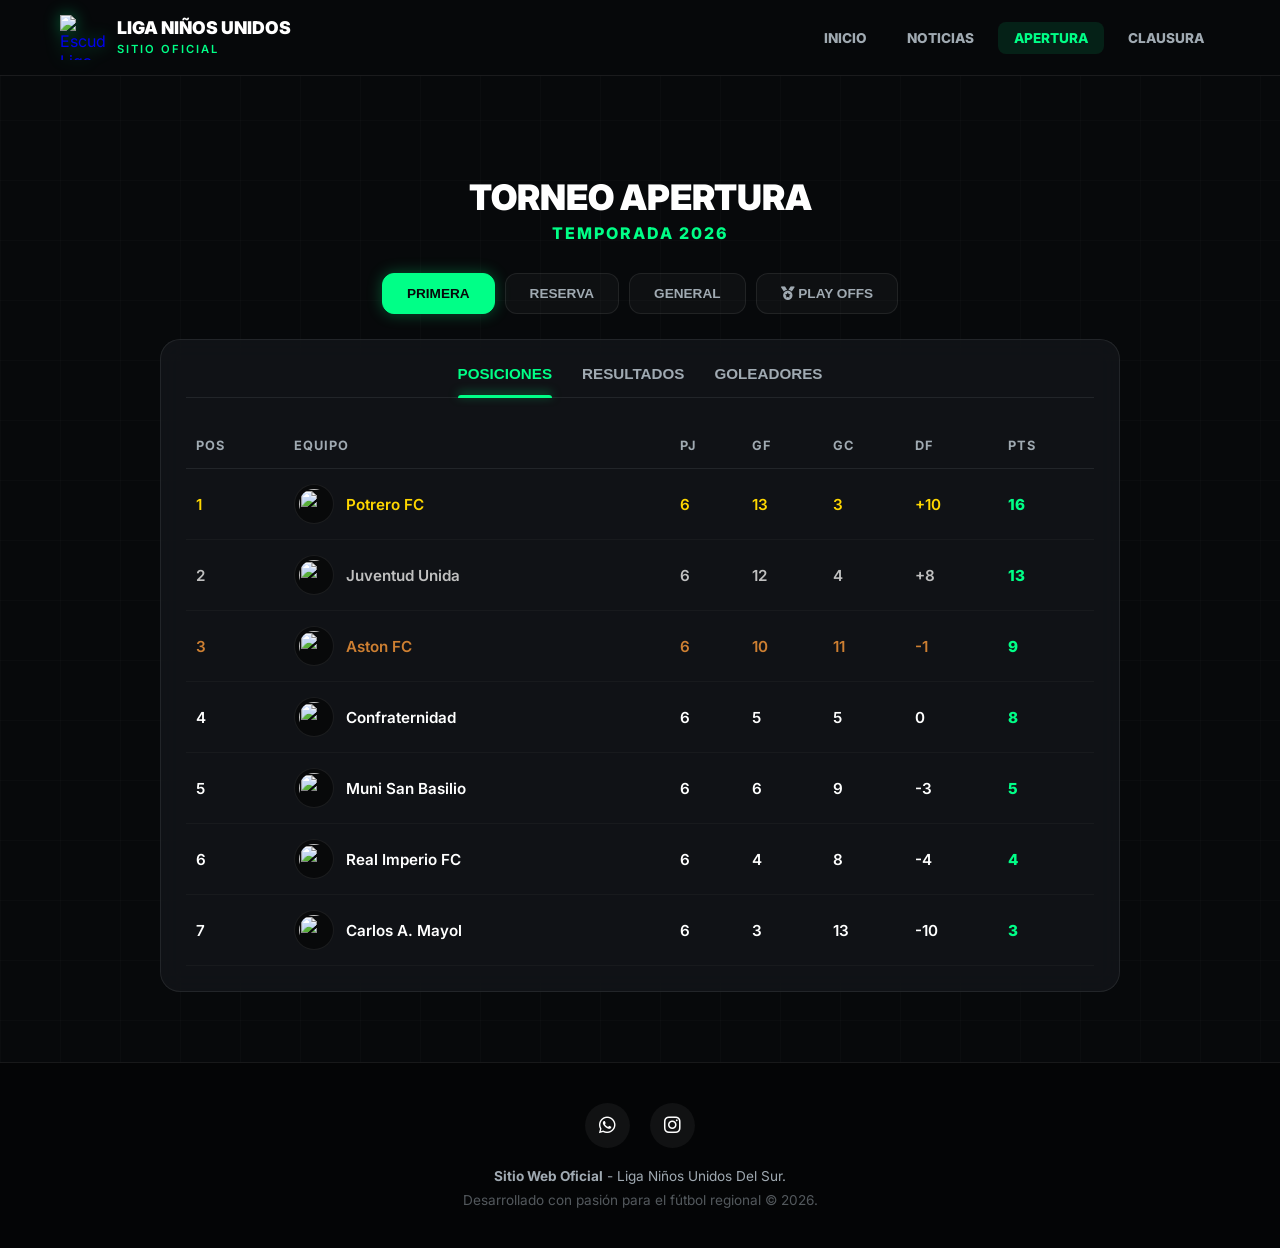
==== apertura.html @ 047bc676 "Add files via upload" ====
<!DOCTYPE html>
<html lang="es">
<head>
    <script async src="https://www.googletagmanager.com/gtag/js?id=G-DZQGH42WP8"></script>
<script>
  window.dataLayer = window.dataLayer || [];
  function gtag(){dataLayer.push(arguments);}
  gtag('js', new Date());

  gtag('config', 'G-DZQGH42WP8');
</script>
    <meta charset="UTF-8">
    <meta name="viewport" content="width=device-width, initial-scale=1.0">
    <title>Liga Niños Unidos Del Sur | Torneo Apertura</title>
    <link rel="icon" type="image/png" href="https://i.postimg.cc/mkqpYh73/Logo-Liga.png">
    
    <link href="https://fonts.googleapis.com/css2?family=Inter:wght@300;400;600;800;900&display=swap" rel="stylesheet">
    <link rel="stylesheet" href="https://cdnjs.cloudflare.com/ajax/libs/font-awesome/6.4.0/css/all.min.css">
    
    <style>
        /* === VARIABLES PREMIUM === */
        :root {
            --bg-base: #07090b;
            --bg-card: rgba(20, 24, 28, 0.7);
            --primary-neon: #00ff87;
            --primary-dark: #00cc6a;
            --text-main: #ffffff;
            --text-muted: #a0aab2;
            --border-glass: rgba(255, 255, 255, 0.08);
            --gold-1: #FFD700;
            --gold-2: #C0C0C0; 
            --gold-3: #CD7F32; 
        }

        * { margin: 0; padding: 0; box-sizing: border-box; }

        body {
            font-family: 'Inter', sans-serif;
            background-color: var(--bg-base);
            color: var(--text-main);
            overflow-x: hidden;
            background-image: linear-gradient(rgba(255, 255, 255, 0.015) 1px, transparent 1px),
            linear-gradient(90deg, rgba(255, 255, 255, 0.015) 1px, transparent 1px);
            background-size: 60px 60px;
            display: flex;
            flex-direction: column;
            min-height: 100vh;
        }

        /* === HEADER STICKY (NUEVO) === */
        header {
            position: sticky; 
            top: 0; 
            left: 0; 
            width: 100%;
            background: rgba(7, 9, 11, 0.95); /* Menos transparente para no pisar el texto al bajar */
            backdrop-filter: blur(16px);
            -webkit-backdrop-filter: blur(16px);
            border-bottom: 1px solid var(--border-glass);
            z-index: 1000;
            padding: 15px 0;
            transition: all 0.4s ease;
        }

        .header-container {
            max-width: 1200px; margin: 0 auto; display: flex;
            align-items: center; justify-content: space-between; padding: 0 20px;
        }

        .brand { display: flex; align-items: center; gap: 12px; text-decoration: none; }
        .brand img { width: 45px; height: 45px; object-fit: contain; filter: drop-shadow(0 0 8px rgba(0, 255, 135, 0.4)); }
        .brand-text h1 { font-size: 1.1rem; font-weight: 900; color: var(--text-main); text-transform: uppercase; line-height: 1.1; }
        .brand-text span { font-size: 0.7rem; color: var(--primary-neon); font-weight: 600; letter-spacing: 2px; text-transform: uppercase; }

        /* MENÚ SIN MOVIMIENTO */
        nav { 
            display: flex; 
            gap: 8px; 
            flex-wrap: wrap; /* Permite que bajen de linea sin hacer scroll */
            justify-content: center;
        }
        .nav-link {
            text-decoration: none; color: var(--text-muted); padding: 8px 16px;
            border-radius: 8px; font-size: 0.85rem; font-weight: 800;
            text-transform: uppercase; transition: all 0.3s ease; white-space: nowrap;
        }
        .nav-link:hover { color: var(--text-main); background: rgba(255,255,255,0.05); }
        .nav-link.active { color: var(--primary-neon); background: rgba(0, 255, 135, 0.1); }

        /* === MAIN CONTENT === */
        main { flex: 1; width: 100%; max-width: 1000px; margin: 100px auto 40px auto; padding: 0 20px; }

        .section-header { margin-bottom: 30px; text-align: center; animation: fadeIn 0.5s ease-out; }
        .section-title { font-size: 2.2rem; font-weight: 900; text-transform: uppercase; color: var(--text-main); margin-bottom: 5px; }
        .section-subtitle { color: var(--primary-neon); font-size: 1rem; font-weight: 800; letter-spacing: 2px; text-transform: uppercase;}

        @keyframes fadeIn { from { opacity: 0; transform: translateY(15px); } to { opacity: 1; transform: translateY(0); } }

        /* === TABS PRINCIPALES === */
        .tabs {
            display: flex; gap: 10px; margin-bottom: 25px; justify-content: center; flex-wrap: wrap;
        }
        .tab-btn {
            background: rgba(255,255,255,0.03); border: 1px solid var(--border-glass); color: var(--text-muted); 
            padding: 12px 24px; border-radius: 12px; cursor: pointer; transition: 0.3s; 
            font-weight: 800; text-transform: uppercase; font-size: 0.85rem; white-space: nowrap;
        }
        .tab-btn:hover { background: rgba(255,255,255,0.08); color: var(--text-main); }
        .tab-btn.active {
            background: var(--primary-neon); color: var(--bg-base);
            border-color: var(--primary-neon); box-shadow: 0 0 15px rgba(0, 255, 135, 0.3);
        }

        .container { display: none; animation: fadeIn 0.4s ease; }
        .active-container { display: block; }

        /* === CARD CONTENEDORA === */
        .card { background: var(--bg-card); backdrop-filter: blur(12px); border: 1px solid var(--border-glass); border-radius: 20px; padding: 25px; margin-bottom: 30px; }

        /* === SUB TABS (Posiciones, Resultados, Goles) === */
        .sub-tabs { display: flex; gap: 30px; margin-bottom: 25px; justify-content: center; border-bottom: 1px solid var(--border-glass); padding-bottom: 15px; }
        .sub-tab-btn {
            background: none; border: none; color: var(--text-muted);
            font-weight: 800; font-size: 0.95rem; cursor: pointer; transition: 0.3s; position: relative; text-transform: uppercase;
        }
        .sub-tab-btn:hover { color: var(--text-main); }
        .sub-tab-btn.active { color: var(--primary-neon); }
        .sub-tab-btn.active::after {
            content: ''; position: absolute; bottom: -16px; left: 0; width: 100%; height: 3px;
            background: var(--primary-neon); border-radius: 3px 3px 0 0;
            box-shadow: 0 -2px 10px rgba(0,255,135,0.5);
        }

        .sub-content { display: none; animation: fadeIn 0.3s ease; }
        .active-sub-content { display: block; }

        /* === TABLAS DE POSICIONES === */
        .table-responsive { width: 100%; overflow-x: auto; -webkit-overflow-scrolling: touch; }
        table { width: 100%; border-collapse: collapse; text-align: left; }
        th { font-size: 0.8rem; color: var(--text-muted); padding: 15px 10px; text-transform: uppercase; letter-spacing: 1px; border-bottom: 1px solid var(--border-glass); }
        td { padding: 15px 10px; border-bottom: 1px solid rgba(255,255,255,0.03); font-size: 0.95rem; transition: background 0.2s; font-weight: 600; }
        tbody tr:hover td { background: rgba(255,255,255,0.05); }
        
        tr.pos-1 { color: var(--gold-1); }
        tr.pos-2 { color: var(--gold-2); }
        tr.pos-3 { color: var(--gold-3); }
        
        .team-cell { display: flex; align-items: center; gap: 12px; }
        .team-img { width: 40px; height: 40px; border-radius: 50%; background: rgba(0,0,0,0.5); object-fit: contain; padding: 4px; border: 1px solid var(--border-glass); }

        .toggle-cols-btn {
            background: rgba(255,255,255,0.05); border: 1px solid var(--border-glass);
            color: var(--text-main); padding: 8px 16px; border-radius: 8px;
            font-size: 0.8rem; cursor: pointer; display: none; margin-bottom: 15px; transition: 0.3s; font-weight: 700;
        }
        .toggle-cols-btn.active { background: rgba(0, 255, 135, 0.1); border-color: var(--primary-neon); color: var(--primary-neon); }

        /* === FIXTURE Y RESULTADOS === */
        .fechas-selector { display: flex; gap: 10px; overflow-x: auto; padding-bottom: 15px; margin-bottom: 20px; scrollbar-width: none; }
        .fechas-selector::-webkit-scrollbar { display: none; }
        .fecha-btn {
            background: rgba(255,255,255,0.03); border: 1px solid var(--border-glass);
            color: var(--text-muted); padding: 10px 20px; border-radius: 10px;
            cursor: pointer; transition: 0.3s; font-size: 0.85rem; white-space: nowrap; font-weight: 800;
        }
        .fecha-btn.active { background: var(--primary-neon); color: var(--bg-base); border-color: var(--primary-neon); }

        .partido-card {
            background: rgba(0,0,0,0.4); border: 1px solid var(--border-glass);
            border-radius: 16px; padding: 20px; margin-bottom: 15px;
            transition: transform 0.2s, border-color 0.2s;
        }
        .partido-card:hover { transform: translateY(-3px); border-color: rgba(0,255,135,0.3); }
        
        .equipos-container { display: flex; justify-content: space-between; align-items: center; }
        .equipo-lado { display: flex; align-items: center; gap: 15px; width: 40%; }
        .equipo-lado.visitante { flex-direction: row-reverse; text-align: right; }
        .equipo-lado img { width: 50px; height: 50px; object-fit: contain; filter: drop-shadow(0 2px 5px rgba(0,0,0,0.5)); }
        .equipo-lado span { font-size: 1.1rem; font-weight: 800; }
        
        .marcador {
            display: flex; gap: 10px; align-items: center; justify-content: center; width: 20%;
            font-size: 1.6rem; font-weight: 900; color: var(--text-main);
        }
        .marcador span { background: rgba(255,255,255,0.08); padding: 8px 16px; border-radius: 8px; border: 1px solid rgba(255,255,255,0.1); }
        .libre-tag { font-size: 0.9rem; color: var(--text-muted); margin-top: 20px; text-align: center; display: block; background: rgba(255,255,255,0.02); padding: 12px; border-radius: 12px; border: 1px dashed var(--border-glass);}

        /* === GOLEADORES === */
        .goleadores-list { display: flex; flex-direction: column; gap: 12px; }
        .goleador-item { 
            display: flex; align-items: center; justify-content: space-between; 
            padding: 15px 20px; background: rgba(0,0,0,0.3); border-radius: 16px; 
            border: 1px solid var(--border-glass); transition: 0.3s;
        }
        .goleador-item:hover { border-color: var(--primary-neon); background: rgba(0,255,135,0.05); transform: translateX(5px); }
        .goleador-info { display: flex; align-items: center; gap: 15px; }
        .goleador-foto { width: 50px; height: 50px; border-radius: 50%; object-fit: contain; background: rgba(255,255,255,0.05); padding: 4px; border: 1px solid var(--border-glass); }
        .goleador-texto { display: flex; flex-direction: column; }
        .goleador-nombre { font-size: 1.1rem; font-weight: 800; color: var(--text-main); }
        .goleador-equipo { font-size: 0.85rem; color: var(--text-muted); font-weight: 700; margin-top: 2px;}
        .goles-badge { 
            background: rgba(0, 255, 135, 0.1); color: var(--primary-neon); 
            padding: 8px 16px; border-radius: 10px; font-weight: 900; font-size: 1.1rem;
            border: 1px solid rgba(0, 255, 135, 0.3); display: flex; align-items: center; gap: 8px;
        }

        /* === PLAYOFFS === */
        .bracket-stage-title { font-size: 1.1rem; text-transform: uppercase; font-weight: 900; color: var(--text-main); margin-bottom: 20px; letter-spacing: 1px; display: flex; align-items: center; gap: 10px; }
        .bracket-stage-title::before { content: ''; width: 6px; height: 24px; background: var(--primary-neon); border-radius: 4px; display: block; box-shadow: 0 0 10px var(--primary-neon);}
        
        .playoff-grid { display: grid; grid-template-columns: repeat(auto-fit, minmax(300px, 1fr)); gap: 20px; }
        
        .playoff-match-card {
            background: rgba(0,0,0,0.4); border: 1px solid var(--border-glass);
            border-radius: 16px; padding: 20px; display: flex; flex-direction: column; gap: 15px; transition: 0.3s;
        }
        .playoff-match-card:hover { border-color: rgba(0,255,135,0.4); box-shadow: 0 10px 20px rgba(0,255,135,0.05); }
        
        .playoff-match-info { font-size: 0.8rem; color: var(--text-muted); font-weight: 800; display: flex; justify-content: space-between; align-items: center; border-bottom: 1px solid var(--border-glass); padding-bottom: 10px;}
        .playoff-headers { display: flex; gap: 8px; justify-content: flex-end; width: auto; }
        .hdr-box { width: 30px; text-align: center; font-size: 0.7rem; color: rgba(255,255,255,0.5); font-weight: 800; letter-spacing: 1px; }
        .hdr-box.glo { color: var(--primary-neon); }

        .playoff-team-row { display: flex; justify-content: space-between; align-items: center; padding: 6px 0; border-bottom: 1px dashed rgba(255,255,255,0.05);}
        .playoff-team-row:last-child { border-bottom: none; }
        .playoff-team-meta { display: flex; align-items: center; gap: 15px; flex: 1; min-width: 0; }
        .playoff-team-meta img { width: 35px; height: 35px; object-fit: contain; }
        .playoff-team-meta span { font-size: 1rem; font-weight: 800; overflow: hidden; text-overflow: ellipsis; white-space: nowrap; }
        
        .playoff-scores-container { display: flex; gap: 8px; align-items: center; margin-left: 10px; }
        .score-box {
            background: rgba(255,255,255,0.05); width: 32px; height: 32px; display: flex; align-items: center;
            justify-content: center; font-size: 0.95rem; font-weight: 800; border-radius: 8px; border: 1px solid rgba(255,255,255,0.05);
        }
        .score-box.global-score { background: rgba(0, 255, 135, 0.1); color: var(--primary-neon); border-color: var(--primary-neon); box-shadow: 0 0 10px rgba(0, 255, 135, 0.2);}

        /* === FOOTER === */
        footer { background: #040506; border-top: 1px solid var(--border-glass); padding: 40px 20px; text-align: center; margin-top: auto; }
        .social-links { display: flex; justify-content: center; gap: 20px; margin-bottom: 20px; }
        .social-link { width: 45px; height: 45px; border-radius: 50%; background: rgba(255,255,255,0.05); display: flex; align-items: center; justify-content: center; color: var(--text-main); font-size: 1.2rem; text-decoration: none; transition: all 0.3s ease; }
        .social-link:hover { background: var(--primary-neon); color: var(--bg-base); transform: translateY(-3px); box-shadow: 0 5px 15px rgba(0, 255, 135, 0.3); }
        .footer-text { font-size: 0.85rem; color: var(--text-muted); }

        /* === MODAL DE EQUIPOS (FICHA) === */
        .modal-overlay {
            position: fixed; top: 0; left: 0; width: 100%; height: 100%;
            background: rgba(0, 0, 0, 0.85); display: none; justify-content: center;
            align-items: center; z-index: 2000; backdrop-filter: blur(8px); padding: 20px;
        }
        .modal-content {
            background: var(--bg-base); border: 1px solid var(--border-glass); border-radius: 24px;
            max-width: 400px; width: 100%; position: relative; padding: 30px; text-align: center;
            box-shadow: 0 20px 50px rgba(0, 255, 135, 0.15); border-top: 4px solid var(--primary-neon);
            animation: slideUp 0.4s ease;
        }
        @keyframes slideUp { from { transform: translateY(40px); opacity: 0; } to { transform: translateY(0); opacity: 1; } }
        .modal-close {
            position: absolute; top: 15px; right: 15px; background: rgba(255,255,255,0.05); color: white;
            border: 1px solid var(--border-glass); border-radius: 50%; width: 36px; height: 36px;
            font-size: 1.2rem; display: flex; align-items: center; justify-content: center; cursor: pointer; transition: 0.3s;
        }
        .modal-close:hover { background: var(--primary-neon); color: var(--bg-base); border-color: var(--primary-neon); }

        /* =========================================
           MEDIA QUERIES - OPTIMIZACIÓN CELULARES (PREMIUM)
           ========================================= */
        @media (max-width: 900px) {
            .header-container { flex-direction: column; gap: 12px; padding: 12px 10px; }
            nav { padding-bottom: 5px; }
        }

        @media (max-width: 600px) {
            main { padding: 0 10px; margin-top: 110px; }
            .section-title { font-size: 1.8rem; }
            
            /* Tabs principales */
            .tabs { gap: 8px; margin-bottom: 20px; justify-content: space-between;}
            .tab-btn { font-size: 0.8rem; padding: 12px 10px; width: 48%; text-align: center; }
            
            /* Sub Tabs transformados a Botones Reales en celular */
            .sub-tabs { gap: 10px; margin-bottom: 25px; flex-wrap: wrap; justify-content: space-between; border-bottom: none; padding-bottom: 0;}
            .sub-tab-btn { 
                font-size: 0.85rem; 
                padding: 10px 5px; 
                background: rgba(255,255,255,0.03); 
                border: 1px solid var(--border-glass);
                border-radius: 10px; 
                flex-grow: 1; 
                text-align: center;
            }
            .sub-tab-btn.active::after { display: none; } /* Ocultamos la rayita vieja */
            .sub-tab-btn.active { background: var(--primary-neon); color: var(--bg-base); border-color: var(--primary-neon); }

            /* Tarjetas */
            .card { padding: 20px 12px; border-radius: 20px; margin-bottom: 30px; }
            
            /* Tabla Móvil Perfecta */
            .hide-mobile { display: none; }
            .toggle-cols-btn { display: inline-flex; align-items: center; gap: 6px; padding: 8px 14px; font-size: 0.8rem; margin-bottom: 15px; }
            table.show-full .hide-mobile { display: table-cell; }
            table.show-full { min-width: 480px; }
            
            th { padding: 12px 2px; font-size: 0.7rem; text-align: center; }
            th:nth-child(2) { text-align: left; padding-left: 10px;} /* Nombre equipo izq */
            
            td { padding: 16px 2px; font-size: 0.9rem; text-align: center; font-weight: 700;}
            td:nth-child(2) { text-align: left; padding-left: 10px;} /* Nombre equipo izq */
            
            .team-cell { gap: 10px; }
            .team-img { width: 36px; height: 36px; } 
            .team-cell span { max-width: 110px; white-space: normal; line-height: 1.2; font-size: 0.85rem; font-weight: 800;} /* Nombre wrap en 2 lineas */

            /* Resultados Móvil */
            .fechas-selector { margin-bottom: 15px; padding-bottom: 10px;}
            .fecha-btn { padding: 8px 16px; font-size: 0.85rem; }
            .partido-card { padding: 20px 10px; border-radius: 16px; margin-bottom: 12px;}
            .equipos-container { align-items: center; }
            .equipo-lado { flex-direction: column; width: 35%; text-align: center; gap: 8px; justify-content: flex-start; }
            .equipo-lado.visitante { flex-direction: column; text-align: center; }
            .equipo-lado img { width: 45px; height: 45px; } 
            .equipo-lado span { font-size: 0.8rem; line-height: 1.2; }
            .marcador { width: 30%; font-size: 1.4rem; gap: 6px; }
            .marcador span { padding: 8px 12px; border-radius: 8px; }
            
            /* Goleadores Móvil */
            .goleador-item { padding: 15px 12px; border-radius: 16px; margin-bottom: 10px;}
            .goleador-info { gap: 12px; }
            .goleador-foto { width: 45px; height: 45px; }
            .goleador-nombre { font-size: 1rem; }
            .goleador-equipo { font-size: 0.8rem; }
            .goles-badge { font-size: 1rem; padding: 8px 16px; border-radius: 10px; }
            
            /* Playoffs Móvil */
            .bracket-stage-title { font-size: 1.05rem; margin-bottom: 15px; }
            .playoff-grid { gap: 15px; }
            .playoff-match-card { padding: 18px 15px; border-radius: 16px; gap: 12px; }
            .playoff-match-info { font-size: 0.75rem; padding-bottom: 8px; }
            .playoff-headers { width: 95px; gap: 6px; }
            .hdr-box { width: 28px; font-size: 0.65rem; }
            .playoff-team-row { margin-bottom: 8px; padding: 6px 0;}
            .playoff-team-meta { gap: 12px; width: 55%;}
            .playoff-team-meta img { width: 32px; height: 32px; }
            .playoff-team-meta span { font-size: 0.9rem; }
            .playoff-scores-container { gap: 6px; margin-left: 0; }
            .score-box { width: 28px; height: 28px; font-size: 0.85rem; border-radius: 8px; }
            
            /* Modal Móvil */
            .modal-content { padding: 25px 20px; border-radius: 24px; max-width: 90%;}
            #tm-logo { width: 90px; height: 90px; margin-bottom: 15px;}
            #tm-name { font-size: 1.4rem; }
            #tm-location { font-size: 0.85rem; margin-bottom: 20px;}
            #tm-stadium-box { padding: 15px; margin-bottom: 20px;}
            #tm-stadium-box strong { font-size: 0.85rem; }
            #tm-ig-link { font-size: 0.95rem; padding: 12px 15px; }
            .modal-close { width: 40px; height: 40px; font-size: 1.4rem; } /* Más grande para tocar mejor */
        }
    </style>
</head>
<body>

    <header>
        <div class="header-container">
            <a href="index.html" class="brand">
                <img src="https://i.postimg.cc/mkqpYh73/Logo-Liga.png" alt="Escudo Liga">
                <div class="brand-text">
                    <h1>Liga Niños Unidos</h1>
                    <span>Sitio Oficial</span>
                </div>
            </a>
            <nav>
                <a href="index.html" class="nav-link">Inicio</a>
                <a href="noticias.html" class="nav-link">Noticias</a>
                <a href="apertura.html" class="nav-link active">Apertura</a>
                <a href="clausura.html" class="nav-link">Clausura</a>
            </nav>
        </div>
    </header>

    <main>
        <div class="section-header">
            <h2 class="section-title">Torneo Apertura</h2>
            <p class="section-subtitle">Temporada 2026</p>
        </div>

        <div class="tabs">
            <button class="tab-btn active" onclick="showTab('primera')">Primera</button>
            <button class="tab-btn" onclick="showTab('reserva')">Reserva</button>
            <button class="tab-btn" onclick="showTab('general')">General</button>
            <button class="tab-btn" onclick="showTab('playoffs-tab')"><i class="fa-solid fa-medal"></i> Play Offs</button>
        </div>

        <div id="primera" class="container active-container">
            <div class="card">
                <div class="sub-tabs">
                    <button class="sub-tab-btn active" onclick="showSubTab('primera', 'posiciones')">Posiciones</button>
                    <button class="sub-tab-btn" onclick="showSubTab('primera', 'resultados')">Resultados</button>
                    <button class="sub-tab-btn" onclick="showSubTab('primera', 'goles')">Goleadores</button>
                </div>
                
                <div id="primera-posiciones" class="sub-content active-sub-content">
                    <div style="text-align: right;">
                        <button class="toggle-cols-btn" onclick="toggleCols('tabla-primera', this)">
                            <i class="fa-solid fa-arrows-left-right"></i> <span>Ver GF/GC</span>
                        </button>
                    </div>
                    <div class="table-responsive">
                        <table id="tabla-primera">
                            <thead><tr><th>Pos</th><th>Equipo</th><th>PJ</th><th class="hide-mobile">GF</th><th class="hide-mobile">GC</th><th>DF</th><th>PTS</th></tr></thead>
                            <tbody id="tabla-primera-body"></tbody>
                        </table>
                    </div>
                </div>
                
                <div id="primera-resultados" class="sub-content">
                    <div id="selector-fechas-primera" class="fechas-selector"></div>
                    <div id="resultados-primera"></div>
                </div>
                
                <div id="primera-goles" class="sub-content">
                     <div id="goles-primera" class="goleadores-list"></div>
                    <div style="text-align: center; margin-top: 15px;">
                        <button class="toggle-cols-btn" style="display:inline-flex; align-items:center; gap:8px;" onclick="toggleGoleadores('primera', this)">
                            Ver tabla completa <i class="fa-solid fa-chevron-down"></i>
                        </button>
                    </div>
                </div>
            </div>
        </div>

        <div id="reserva" class="container">
            <div class="card">
                <div class="sub-tabs">
                    <button class="sub-tab-btn active" onclick="showSubTab('reserva', 'posiciones')">Posiciones</button>
                    <button class="sub-tab-btn" onclick="showSubTab('reserva', 'resultados')">Resultados</button>
                    <button class="sub-tab-btn" onclick="showSubTab('reserva', 'goles')">Goleadores</button>
                </div>
                <div id="reserva-posiciones" class="sub-content active-sub-content">
                    <div style="text-align: right;">
                        <button class="toggle-cols-btn" onclick="toggleCols('tabla-reserva', this)">
                            <i class="fa-solid fa-arrows-left-right"></i> <span>Ver GF/GC</span>
                        </button>
                    </div>
                    <div class="table-responsive">
                        <table id="tabla-reserva">
                            <thead><tr><th>Pos</th><th>Equipo</th><th>PJ</th><th class="hide-mobile">GF</th><th class="hide-mobile">GC</th><th>DF</th><th>PTS</th></tr></thead>
                            <tbody id="tabla-reserva-body"></tbody>
                        </table>
                    </div>
                </div>
                <div id="reserva-resultados" class="sub-content">
                    <div id="selector-fechas-reserva" class="fechas-selector"></div>
                    <div id="resultados-reserva"></div>
                </div>
                <div id="reserva-goles" class="sub-content">
                    <div id="goles-reserva" class="goleadores-list"></div>
                    <div style="text-align: center; margin-top: 15px;">
                        <button class="toggle-cols-btn" style="display:inline-flex; align-items:center; gap:8px;" onclick="toggleGoleadores('reserva', this)">
                            Ver tabla completa <i class="fa-solid fa-chevron-down"></i>
                        </button>
                    </div>
                </div>
            </div>
        </div>

        <div id="general" class="container">
            <div class="card">
                <div class="bracket-stage-title" style="justify-content: space-between;">
                    <span><i class="fa-solid fa-layer-group"></i> Tabla Acumulada</span>
                    <button class="toggle-cols-btn" style="margin:0;" onclick="toggleCols('tabla-general', this)">
                        <i class="fa-solid fa-arrows-left-right"></i> <span>Ver GF/GC</span>
                    </button>
                </div>
                <div class="table-responsive">
                    <table id="tabla-general">
                        <thead><tr><th>Pos</th><th>Equipo</th><th>PJ Tot</th><th class="hide-mobile">GF</th><th class="hide-mobile">GC</th><th>DF</th><th>PTS</th></tr></thead>
                        <tbody id="tabla-general-body"></tbody>
                    </table>
                </div>
            </div>
        </div>

        <div id="playoffs-tab" class="container">
            <div class="sub-tabs">
                <button class="sub-tab-btn active" onclick="showPlayoffCat('po-primera')">Primera</button>
                <button class="sub-tab-btn" onclick="showPlayoffCat('po-reserva')">Reserva</button>
            </div>
            
            <div id="po-primera" class="sub-content active-sub-content">
                <div id="bracket-primera-container"></div>
            </div>

            <div id="po-reserva" class="sub-content">
                <div id="bracket-reserva-container"></div>
            </div>
        </div>
    </main>

    <footer>
        <div class="social-links">
            <a href="https://whatsapp.com/channel/0029VbAoJA67DAX6oSJ3KM1u" target="_blank" class="social-link"><i class="fa-brands fa-whatsapp"></i></a>
            <a href="https://www.instagram.com/ligadelsur_?utm_source=ig_web_button_share_sheet&igsh=ZDNlZDc0MzIxNw==" target="_blank" class="social-link"><i class="fa-brands fa-instagram"></i></a>
        </div>
        <p class="footer-text"><strong>Sitio Web Oficial</strong> - Liga Niños Unidos Del Sur.</p>
        <p class="footer-text" style="margin-top: 8px; opacity: 0.5;">Desarrollado con pasión para el fútbol regional © 2026.</p>
    </footer>

    <div class="modal-overlay" id="team-modal" onclick="closeTeamModal(event)">
        <div class="modal-content">
            <button class="modal-close" onclick="closeTeamModal({target: {id: 'team-modal'}})"><i class="fa-solid fa-xmark"></i></button>
            <img id="tm-logo" src="" alt="Escudo" style="width: 100px; height: 100px; object-fit: contain; margin: 0 auto 15px auto; display: block; filter: drop-shadow(0 0 15px rgba(255,255,255,0.1));">
            <h2 id="tm-name" style="color: var(--text-main); font-weight: 900; margin-bottom: 5px; font-size: 1.5rem; text-transform: uppercase;"></h2>
            <p id="tm-location" style="color: var(--text-muted); font-size: 0.9rem; margin-bottom: 25px;"><i class="fa-solid fa-location-dot" style="color: var(--primary-neon);"></i> <span id="tm-loc-text"></span></p>
            
            <div id="tm-stadium-box" style="background: rgba(255,255,255,0.03); border: 1px solid var(--border-glass); border-radius: 12px; padding: 15px; margin-bottom: 25px; text-align: left; display: none;">
                <strong style="color: #fff; display: block; margin-bottom: 8px; font-size: 0.9rem;"><i class="fa-solid fa-map-location-dot" style="color: var(--primary-neon);"></i> Estadio Oficial: <span id="tm-stadium-name" style="font-weight: 400; color: #ccc;"></span></strong> 
                <a id="tm-stadium-link" href="#" target="_blank" style="display: inline-block; color: var(--primary-neon); font-size: 0.85rem; text-decoration: none; font-weight: 700;"><i class="fa-solid fa-location-arrow"></i> Ver ubicación en Maps</a>
            </div>

            <a id="tm-ig-link" href="#" target="_blank" style="display: flex; justify-content: center; align-items: center; gap: 10px; background: linear-gradient(45deg, #f09433 0%, #e6683c 25%, #dc2743 50%, #cc2366 75%, #bc1888 100%); color: #fff; padding: 14px 20px; border-radius: 12px; text-decoration: none; font-weight: 800; font-size: 1rem; transition: transform 0.3s; box-shadow: 0 5px 15px rgba(220, 39, 67, 0.3);">
                <i class="fa-brands fa-instagram" style="font-size: 1.3rem;"></i> Instagram Oficial
            </a>
        </div>
    </div>

    <script>
        // DATOS DE EQUIPOS
        const EQUIPOS = { POTRERO: "Potrero FC", JUVE: "Juventud Unida", CONFRA: "Confraternidad", ASTON: "Aston FC", IMPERIO: "Real Imperio FC", MUNI: "Muni San Basilio", MAYOL: "Carlos A. Mayol" };
        
        const datosPrimera = [
            { nombre: "Potrero FC", pj: 6, pts: 16, gf: 13, gc: 3, foto: "https://i.postimg.cc/02Bjtx8c/Potrero-Removed.png" }, 
            { nombre: "Juventud Unida", pj: 6, pts: 13, gf: 12, gc: 4, foto: "https://i.postimg.cc/xjpKMwbk/Escudo-GL-removebg-preview.png" },
            { nombre: "Aston FC", pj: 6, pts: 9, gf: 10, gc: 11, foto: "https://i.postimg.cc/N028jp0X/Escudo-Aston-FC-removebg-preview.png" },
            { nombre: "Confraternidad", pj: 6, pts: 8, gf: 5, gc: 5, foto: "https://i.postimg.cc/t4YvFdTh/Escudo-C-A-C-removebg-preview.png" },
            { nombre: "Muni San Basilio", pj: 6, pts: 5, gf: 6, gc: 9, foto: "https://i.postimg.cc/vBhH5wq5/Muni-San-Basilio-Removed.png" }, 
            { nombre: "Real Imperio FC", pj: 6, pts: 4, gf: 4, gc: 8, foto: "https://i.postimg.cc/bJbR33c0/escudo-imperio-removebg-preview.png" },
            { nombre: "Carlos A. Mayol", pj: 6, pts: 3, gf: 3, gc: 13, foto: "https://i.postimg.cc/ZK2Y8ccg/Carlos-A-Mayol-Removed.png" }
        ];
        
        const datosReserva = [
            { nombre: "Real Imperio FC", pj: 6, pts: 13, gf: 14, gc: 7, foto: "https://i.postimg.cc/bJbR33c0/escudo-imperio-removebg-preview.png" },
            { nombre: "Carlos A. Mayol", pj: 6, pts: 10, gf: 13, gc: 7, foto: "https://i.postimg.cc/ZK2Y8ccg/Carlos-A-Mayol-Removed.png" },
            { nombre: "Potrero FC", pj: 6, pts: 10, gf: 9, gc: 7, foto: "https://i.postimg.cc/02Bjtx8c/Potrero-Removed.png" },
            { nombre: "Juventud Unida", pj: 6, pts: 9, gf: 8, gc: 13, foto: "https://i.postimg.cc/xjpKMwbk/Escudo-GL-removebg-preview.png" },
            { nombre: "Muni San Basilio", pj: 6, pts: 8, gf: 4, gc: 5, foto: "https://i.postimg.cc/vBhH5wq5/Muni-San-Basilio-Removed.png" },
            { nombre: "Aston FC", pj: 6, pts: 7, gf: 8, gc: 12, foto: "https://i.postimg.cc/N028jp0X/Escudo-Aston-FC-removebg-preview.png" },
            { nombre: "Confraternidad", pj: 6, pts: 2, gf: 5, gc: 10, foto: "https://i.postimg.cc/t4YvFdTh/Escudo-C-A-C-removebg-preview.png" }
        ];
        
        const resultadosHistoricos = {
            primera: [
                { id: "f1", nombre: "FECHA 1", libre: "Carlos A. Mayol", partidos: [{ local: "Real Imperio FC", gl: 1, visitante: "Aston FC", gv: 2 }, { local: "Juventud Unida", gl: 1, visitante: "Muni San Basilio", gv: 1 }, { local: "Potrero FC", gl: 0, visitante: "Confraternidad", gv: 0 }]},
                { id: "f2", nombre: "FECHA 2", libre: "Potrero FC", partidos: [{ local: "Muni San Basilio", gl: 2, visitante: "Carlos A. Mayol", gv: 2 }, { local: "Real Imperio FC", gl: 1, visitante: "Confraternidad", gv: 0 }, { local: "Aston FC", gl: 0, visitante: "Juventud Unida", gv: 3 }]},
                { id: "f3", nombre: "FECHA 3", libre: "Real Imperio FC", partidos: [{ local: "Aston FC", gl: 1, visitante: "Confraternidad", gv: 2 }, { local: "Carlos A. Mayol", gl: 0, visitante: "Juventud Unida", gv: 3 }, { local: "Muni San Basilio", gl: 0, visitante: "Potrero FC", gv: 1 }]},
                { id: "f4", nombre: "FECHA 4", libre: "Confraternidad", partidos: [{ local: "Muni San Basilio", gl: 2, visitante: "Real Imperio FC", gv: 1 }, { local: "Juventud Unida", gl: 1, visitante: "Potrero FC", gv: 2 }, { local: "Carlos A. Mayol", gl: 0, visitante: "Aston FC", gv: 3 }]},
                { id: "f5", nombre: "FECHA 5", libre: "Aston FC", partidos: [{ local: "Real Imperio FC", gl: 0, visitante: "Juventud Unida", gv: 1 }, { local: "Confraternidad", gl: 2, visitante: "Muni San Basilio", gv: 0 }, { local: "Potrero FC", gl: 4, visitante: "Carlos A. Mayol", gv: 0 }]},
                { id: "f6", nombre: "FECHA 6", libre: "Muni San Basilio", partidos: [{ local: "Carlos A. Mayol", gl: 1, visitante: "Real Imperio FC", gv: 1 }, { local: "Juventud Unida", gl: 3, visitante: "Confraternidad", gv: 1 }, { local: "Potrero FC", gl: 4, visitante: "Aston FC", gv: 2 }]},
                { id: "f7", nombre: "FECHA 7", libre: "Juventud Unida", partidos: [{ local: "Aston FC", gl: 2, visitante: "Muni San Basilio", gv: 1 }, { local: "Confraternidad", gl: 0, visitante: "Carlos A. Mayol", gv: 0 }, { local: "Real Imperio FC", gl: 0, visitante: "Potrero FC", gv: 2 }]}
            ],
            reserva: [
                { id: "f1", nombre: "FECHA 1", libre: "Carlos A. Mayol", partidos: [{ local: "Real Imperio FC", gl: 3, visitante: "Aston FC", gv: 2 }, { local: "Juventud Unida", gl: 1, visitante: "Muni San Basilio", gv: 0 }, { local: "Potrero FC", gl: 2, visitante: "Confraternidad", gv: 1 }]},
                { id: "f2", nombre: "FECHA 2", libre: "Potrero FC", partidos: [{ local: "Muni San Basilio", gl: 0, visitante: "Carlos A. Mayol", gv: 0 }, { local: "Real Imperio FC", gl: 1, visitante: "Confraternidad", gv: 1 }, { local: "Aston FC", gl: 2, visitante: "Juventud Unida", gv: 1 }]},
                { id: "f3", nombre: "FECHA 3", libre: "Real Imperio FC", partidos: [{ local: "Aston FC", gl: 1, visitante: "Confraternidad", gv: 1 }, { local: "Carlos A. Mayol", gl: 4, visitante: "Juventud Unida", gv: 0 }, { local: "Muni San Basilio", gl: 0, visitante: "Potrero FC", gv: 0 }]},
                { id: "f4", nombre: "FECHA 4", libre: "Confraternidad", partidos: [{ local: "Muni San Basilio", gl: 2, visitante: "Real Imperio FC", gv: 1 }, { local: "Juventud Unida", gl: 4, visitante: "Potrero FC", gv: 2 }, { local: "Carlos A. Mayol", gl: 4, visitante: "Aston FC", gv: 1 }]},
                { id: "f5", nombre: "FECHA 5", libre: "Aston FC", partidos: [{ local: "Muni San Basilio", gl: 2, visitante: "Confraternidad", gv: 1 }, { local: "Real Imperio FC", gl: 4, visitante: "Juventud Unida", gv: 0 }, { local: "Potrero FC", gl: 2, visitante: "Carlos A. Mayol", gv: 1 }]},
                { id: "f6", nombre: "FECHA 6", libre: "Muni San Basilio", partidos: [{ local: "Carlos A. Mayol", gl: 2, visitante: "Real Imperio FC", gv: 4 }, { local: "Juventud Unida", gl: 2, visitante: "Confraternidad", gv: 1 }, { local: "Potrero FC", gl: 3, visitante: "Aston FC", gv: 0 }]},
                { id: "f7", nombre: "FECHA 7", libre: "Juventud Unida", partidos: [{ local: "Aston FC", gl: 2, visitante: "Muni San Basilio", gv: 0 }, { local: "Confraternidad", gl: 0, visitante: "Carlos A. Mayol", gv: 2 }, { local: "Real Imperio FC", gl: 1, visitante: "Potrero FC", gv: 0 }]}
            ]
        };

        const goleadoresDataPrimera = [
        { nombre: "Bautista Flores", equipo: "Juventud Unida", goles: 8, escudo: getFoto("Juventud Unida") },
        { nombre: "Roque Krafic", equipo: "Potrero FC", goles: 7, escudo: getFoto("Potrero FC") },
        { nombre: "Flores Facundo", equipo: "Muni San Basilio", goles: 4, escudo: getFoto("Muni San Basilio") },
        { nombre: "Giménez Eliseo", equipo: "Confraternidad", goles: 3, escudo: getFoto("Confraternidad") },
        { nombre: "Farias Sergio", equipo: "Juventud Unida", goles: 3, escudo: getFoto("Juventud Unida") },
        { nombre: "Molina Facundo", equipo: "Aston FC", goles: 3, escudo: getFoto("Aston FC") },
        { nombre: "Cardetti Daniel", equipo: "Real Imperio FC", goles: 3, escudo: getFoto("Real Imperio FC") },
        { nombre: "Arce Gabriel", equipo: "Real Imperio FC", goles: 3, escudo: getFoto("Real Imperio FC") },
        { nombre: "Torres Facundo", equipo: "Potrero FC", goles: 3, escudo: getFoto("Potrero FC") },
        { nombre: "Azcurra Jorge", equipo: "Muni San Basilio", goles: 2, escudo: getFoto("Muni San Basilio") },
        { nombre: "Sosa Rodrigo", equipo: "Confraternidad", goles: 2, escudo: getFoto("Confraternidad") },
        { nombre: "Colombero Alan", equipo: "Aston FC", goles: 2, escudo: getFoto("Aston FC") },
        { nombre: "Villalobo Alejo", equipo: "Real Imperio FC", goles: 2, escudo: getFoto("Real Imperio FC") },
        { nombre: "Silva Agustín", equipo: "Potrero FC", goles: 2, escudo: getFoto("Potrero FC") },
        { nombre: "Quiroga Ulises", equipo: "Aston FC", goles: 2, escudo: getFoto("Aston FC") },
        { nombre: "Benítez Germán", equipo: "Carlos A. Mayol", goles: 2, escudo: getFoto("Carlos A. Mayol") },
        { nombre: "Macagno Isa", equipo: "Real Imperio FC", goles: 2, escudo: getFoto("Real Imperio FC") },
        { nombre: "Tejeda Gastón", equipo: "Aston FC", goles: 1, escudo: getFoto("Aston FC") },
        { nombre: "Cejas Alexis", equipo: "Carlos A. Mayol", goles: 1, escudo: getFoto("Carlos A. Mayol") },
        { nombre: "Mercau Thiago", equipo: "Juventud Unida", goles: 1, escudo: getFoto("Juventud Unida") },
        { nombre: "Magallanes Yonatan", equipo: "Juventud Unida", goles: 1, escudo: getFoto("Juventud Unida") },
        { nombre: "Flores Uriel", equipo: "Confraternidad", goles: 1, escudo: getFoto("Confraternidad") },
        { nombre: "Sosa Carlos", equipo: "Confraternidad", goles: 1, escudo: getFoto("Confraternidad") },
        { nombre: "García Manuel", equipo: "Aston FC", goles: 1, escudo: getFoto("Aston FC") },
        { nombre: "Selva Dip Joaquín", equipo: "Juventud Unida", goles: 1, escudo: getFoto("Juventud Unida") },
        { nombre: "Canciano Francisco", equipo: "Muni San Basilio", goles: 1, escudo: getFoto("Muni San Basilio") },
        { nombre: "González Michael", equipo: "Real Imperio FC", goles: 1, escudo: getFoto("Real Imperio FC") },
        { nombre: "Boaglio Tomas", equipo: "Carlos A. Mayol", goles: 1, escudo: getFoto("Carlos A. Mayol") },
        { nombre: "Fernández Jonathan", equipo: "Potrero FC", goles: 1, escudo: getFoto("Potrero FC") },
        { nombre: "Arce Miguel", equipo: "Juventud Unida", goles: 1, escudo: getFoto("Juventud Unida") },
        { nombre: "Mosqueira Nahuel", equipo: "Real Imperio FC", goles: 1, escudo: getFoto("Real Imperio FC") },
        { nombre: "Bollo Pablo", equipo: "Carlos A. Mayol", goles: 1, escudo: getFoto("Carlos A. Mayol") },
        { nombre: "Alvaro Barrios", equipo: "Potrero FC", goles: 1, escudo: getFoto("Potrero FC") },
        { nombre: "Martinez Ezequiel", equipo: "Potrero FC", goles: 1, escudo: getFoto("Potrero FC") },
        { nombre: "Mansilla Joel", equipo: "Real Imperio FC", goles: 1, escudo: getFoto("Real Imperio FC") },
        { nombre: "Alfaro Leandro", equipo: "Real Imperio FC", goles: 1, escudo: getFoto("Real Imperio FC") },
        { nombre: "Bustos Martin", equipo: "Juventud Unida", goles: 1, escudo: getFoto("Juventud Unida") }
    ];

        const goleadoresDataReserva = [
        { nombre: "Torres David", equipo: "Real Imperio FC", goles: 8, escudo: getFoto("Real Imperio FC") },
        { nombre: "Sibona Valentin", equipo: "Carlos A. Mayol", goles: 4, escudo: getFoto("Carlos A. Mayol") },
        { nombre: "Gutiérrez Gaston", equipo: "Confraternidad", goles: 3, escudo: getFoto("Confraternidad") },
        { nombre: "Díaz Bruno", equipo: "Juventud Unida", goles: 3, escudo: getFoto("Juventud Unida") },
        { nombre: "Quiroga Bautista", equipo: "Aston FC", goles: 3, escudo: getFoto("Aston FC") },
        { nombre: "Pajon Julian", equipo: "Potrero FC", goles: 3, escudo: getFoto("Potrero FC") },
        { nombre: "Arce Miguel", equipo: "Juventud Unida", goles: 3, escudo: getFoto("Juventud Unida") },
        { nombre: "Martinez Ezequiel", equipo: "Potrero FC", goles: 2, escudo: getFoto("Potrero FC") },
        { nombre: "Trigo Joaquin", equipo: "Carlos A. Mayol", goles: 2, escudo: getFoto("Carlos A. Mayol") },
        { nombre: "Quiroga Douglas", equipo: "Carlos A. Mayol", goles: 2, escudo: getFoto("Carlos A. Mayol") },
        { nombre: "Carmona Oscar", equipo: "Juventud Unida", goles: 2, escudo: getFoto("Juventud Unida") },
        { nombre: "Pérez Leandro", equipo: "Juventud Unida", goles: 2, escudo: getFoto("Juventud Unida") },
        { nombre: "Bustos Martin", equipo: "Juventud Unida", goles: 2, escudo: getFoto("Juventud Unida") },
        { nombre: "Martini Federico", equipo: "Juventud Unida", goles: 1, escudo: getFoto("Juventud Unida") },
        { nombre: "Cáceres Damian", equipo: "Juventud Unida", goles: 1, escudo: getFoto("Juventud Unida") },
        { nombre: "Mauro Estabre", equipo: "Potrero FC", goles: 1, escudo: getFoto("Potrero FC") },
        { nombre: "Lautaro Gabosi", equipo: "Potrero FC", goles: 1, escudo: getFoto("Potrero FC") },
        { nombre: "Cardetti Daniel", equipo: "Real Imperio FC", goles: 1, escudo: getFoto("Real Imperio FC") },
        { nombre: "Saborgano David", equipo: "Real Imperio FC", goles: 1, escudo: getFoto("Real Imperio FC") },
        { nombre: "Soto Leandro", equipo: "Aston FC", goles: 1, escudo: getFoto("Aston FC") },
        { nombre: "Galarza Gaston", equipo: "Carlos A. Mayol", goles: 1, escudo: getFoto("Carlos A. Mayol") },
        { nombre: "Diaz Joaquin", equipo: "Real Imperio FC", goles: 1, escudo: getFoto("Real Imperio FC") },
        { nombre: "Rojo Facundo", equipo: "Confraternidad", goles: 1, escudo: getFoto("Confraternidad") },
        { nombre: "Pascual Samuel", equipo: "Aston FC", goles: 1, escudo: getFoto("Aston FC") },
        { nombre: "Rosales Jona", equipo: "Juventud Unida", goles: 1, escudo: getFoto("Juventud Unida") },
        { nombre: "Cabral Bruno", equipo: "Potrero FC", goles: 1, escudo: getFoto("Potrero FC") },
        { nombre: "Núñez Yeray", equipo: "Carlos A. Mayol", goles: 1, escudo: getFoto("Carlos A. Mayol") },
        { nombre: "Gargano Axel", equipo: "Carlos A. Mayol", goles: 1, escudo: getFoto("Carlos A. Mayol") },
        { nombre: "Bosco Facundo", equipo: "Aston FC", goles: 1, escudo: getFoto("Aston FC") },
        { nombre: "Ochoa Mariano", equipo: "Confraternidad", goles: 1, escudo: getFoto("Confraternidad") },
        { nombre: "Saldaño Alexis", equipo: "Muni San Basilio", goles: 1, escudo: getFoto("Muni San Basilio") },
        { nombre: "Vicentini Tomas", equipo: "Muni San Basilio", goles: 1, escudo: getFoto("Muni San Basilio") },
        { nombre: "Ojeda Tomas", equipo: "Carlos A. Mayol", goles: 1, escudo: getFoto("Carlos A. Mayol") },
        { nombre: "Toledo Martin", equipo: "Carlos A. Mayol", goles: 1, escudo: getFoto("Carlos A. Mayol") },
        { nombre: "Moriondo Tomas", equipo: "Muni San Basilio", goles: 1, escudo: getFoto("Muni San Basilio") },
        { nombre: "Arias Mayco", equipo: "Muni San Basilio", goles: 1, escudo: getFoto("Muni San Basilio") },
        { nombre: "Torres Facundo", equipo: "Potrero FC", goles: 1, escudo: getFoto("Potrero FC") },
        { nombre: "Ortiz Gonzalo", equipo: "Real Imperio FC", goles: 1, escudo: getFoto("Real Imperio FC") },
        { nombre: "Paredes Emiliano", equipo: "Real Imperio FC", goles: 1, escudo: getFoto("Real Imperio FC") },
        { nombre: "Leguiza Diego", equipo: "Confraternidad", goles: 1, escudo: getFoto("Confraternidad") },
        { nombre: "Neuen Lepori", equipo: "Real Imperio FC", goles: 1, escudo: getFoto("Real Imperio FC") },
        { nombre: "Luna Tomas", equipo: "Real Imperio FC", goles: 1, escudo: getFoto("Real Imperio FC") },
        { nombre: "López Uriel", equipo: "Real Imperio FC", goles: 1, escudo: getFoto("Real Imperio FC") },
        { nombre: "Quintero Maximo", equipo: "Real Imperio FC", goles: 1, escudo: getFoto("Real Imperio FC") },
        { nombre: "Andrés Matías", equipo: "Aston FC", goles: 1, escudo: getFoto("Aston FC") },
        { nombre: "Tello Jesús", equipo: "Aston FC", goles: 1, escudo: getFoto("Aston FC") },
        { nombre: "Coria Ulises", equipo: "Aston FC", goles: 1, escudo: getFoto("Aston FC") },
        { nombre: "Fernandez Ricardo", equipo: "Carlos A. Mayol", goles: 1, escudo: getFoto("Carlos A. Mayol") },
        { nombre: "Aimé Agustín", equipo: "Real Imperio FC", goles: 1, escudo: getFoto("Real Imperio FC") },
        { nombre: "Enzo Rosales", equipo: "Juventud Unida", goles: 1, escudo: getFoto("Juventud Unida") },
        { nombre: "Lopez Matias", equipo: "Potrero FC", goles: 1, escudo: getFoto("Potrero FC") }
    ];

        const playoffsData = {
            primera: { 
                cuartos: [ 
                    { eq1: EQUIPOS.CONFRA, eq2: EQUIPOS.JUVE, ida1: "2", vuelta1: "0", global1: "2", ida2: "1", vuelta2: "1", global2: "2", nota: "Pasó Juventud Unida por penales" }, 
                    { eq1: EQUIPOS.MUNI, eq2: EQUIPOS.IMPERIO, ida1: "1", vuelta1: "0", global1: "1", ida2: "3", vuelta2: "2", global2: "5" }, 
                    { eq1: EQUIPOS.MAYOL, eq2: EQUIPOS.ASTON, ida1: "0", vuelta1: "2", global1: "2", ida2: "0", vuelta2: "3", global2: "3" } 
                ],
                semis: [
                    { eq1: EQUIPOS.POTRERO, eq2: EQUIPOS.ASTON, ida1: "2", vuelta1: "2", global1: "4", ida2: "1", vuelta2: "1", global2: "2", nota: "Pasó Potrero FC" },
                    { eq1: EQUIPOS.JUVE, eq2: EQUIPOS.IMPERIO, ida1: "2", vuelta1: "2", global1: "4", ida2: "4", vuelta2: "0", global2: "4", nota: "Ganó Real Imperio FC 4-3 en penales" }
                ],
                final: [
                    { eq1: EQUIPOS.POTRERO, eq2: EQUIPOS.IMPERIO, ida1: "1", vuelta1: "-", global1: "-", ida2: "0", vuelta2: "-", global2: "-", nota: "¡CAMPEÓN POTRERO FC!" }
                ]
            },
            reserva: { 
                cuartos: [ 
                    { eq1: EQUIPOS.CONFRA, eq2: EQUIPOS.JUVE, ida1: "1", vuelta1: "0", global1: "1", ida2: "1", vuelta2: "2", global2: "3" }, 
                    { eq1: EQUIPOS.MUNI, eq2: EQUIPOS.IMPERIO, ida1: "0", vuelta1: "1", global1: "1", ida2: "1", vuelta2: "1", global2: "2" }, 
                    { eq1: EQUIPOS.MAYOL, eq2: EQUIPOS.ASTON, ida1: "0", vuelta1: "1", global1: "1", ida2: "1", vuelta2: "3", global2: "4" } 
                ],
                semis: [
                    { eq1: EQUIPOS.POTRERO, eq2: EQUIPOS.ASTON, ida1: "1", vuelta1: "3", global1: "4", ida2: "1", vuelta2: "2", global2: "3", nota: "Pasó Potrero FC" },
                    { eq1: EQUIPOS.JUVE, eq2: EQUIPOS.IMPERIO, ida1: "3", vuelta1: "2", global1: "5", ida2: "2", vuelta2: "0", global2: "2", nota: "Pasó Juventud Unida" }
                ],
                final: [
                    { eq1: EQUIPOS.POTRERO, eq2: EQUIPOS.JUVE, ida1: "3", vuelta1: "-", global1: "-", ida2: "2", vuelta2: "-", global2: "-", nota: "¡CAMPEÓN POTRERO FC!" }
                ]
            }
        };

        const teamsData = {
            'aston': { name: 'Aston Fútbol Club', location: 'General Levalle, Provincia de Córdoba', stadium: '', stadiumUrl: '', ig: 'https://www.instagram.com/astonfutbolclub_?igsh=MWhpc3N2aG9kMTI2Yg==', logo: 'https://i.postimg.cc/N028jp0X/Escudo-Aston-FC-removebg-preview.png' },
            'mayol': { name: 'Club Social y Deportivo Carlos A. Mayol', location: 'Huanchilla, Provincia de Córdoba', stadium: 'El Mayol', stadiumUrl: 'http://maps.google.com', ig: 'https://www.instagram.com/carlosamayolfutbol?igsh=eGI0YXlwdXgxd2Vx', logo: 'https://i.postimg.cc/ZK2Y8ccg/Carlos-A-Mayol-Removed.png' },
            'confraternidad': { name: 'Club Atlético Confraternidad', location: 'Monte De Los Gauchos, Provincia de Córdoba', stadium: 'El Bosque', stadiumUrl: 'http://maps.google.com', ig: 'https://www.instagram.com/club_confraternidad?igsh=ZmtiN29xN3F4OGw3', logo: 'https://i.postimg.cc/t4YvFdTh/Escudo-C-A-C-removebg-preview.png' },
            'muni': { name: 'Club Deportivo Municipal de San Basilio', location: 'San Basilio, Provincia de Córdoba', stadium: 'San Basilio', stadiumUrl: 'http://maps.google.com', ig: 'https://www.instagram.com/cdmsb_elmuni?igsh=MWNjd2o3cW9lNmJ6aQ==', logo: 'https://i.postimg.cc/vBhH5wq5/Muni-San-Basilio-Removed.png' },
            'juventud': { name: 'Juventud Unida', location: 'General Levalle, Provincia de Córdoba', stadium: 'Predio Ramón J. Carcano', stadiumUrl: '', ig: 'https://www.instagram.com/juventudunidagrallevalle?igsh=bXR1aHE5cnRyMHV5', logo: 'https://i.postimg.cc/xjpKMwbk/Escudo-GL-removebg-preview.png' },
            'potrero': { name: 'Potrero Futbol Club', location: 'Río Cuarto, Provincia de Córdoba', stadium: '', stadiumUrl: '', ig: 'https://www.instagram.com/el_potrerofc?igsh=MTVkaWQxaTh5bGZudA==', logo: 'https://i.postimg.cc/02Bjtx8c/Potrero-Removed.png' },
            'imperio': { name: 'Real Imperio Futbol Club', location: 'Río Cuarto, Provincia de Córdoba', stadium: 'Pucará IV', stadiumUrl: 'http://maps.google.com', ig: 'https://www.instagram.com/realimperiofc_?igsh=YTl1ZmdlYm53YjU5', logo: 'https://i.postimg.cc/bJbR33c0/escudo-imperio-removebg-preview.png' }
        };

        // LÓGICA UI
        function getFoto(eqNombre) {
            const found = datosPrimera.find(e => e.nombre === eqNombre);
            return found ? found.foto : 'https://i.postimg.cc/7Z6v0sZ1/default-escudo.png';
        }

        function showTab(cat) {
            document.querySelectorAll('.container').forEach(c => c.classList.remove('active-container'));
            document.querySelectorAll('.tab-btn').forEach(b => b.classList.remove('active'));
            document.getElementById(cat).classList.add('active-container');
            if (event && event.currentTarget) event.currentTarget.classList.add('active');
        }

        function showSubTab(categoria, seccion) {
            const contenedor = document.getElementById(categoria);
            contenedor.querySelectorAll('.sub-content').forEach(sc => sc.classList.remove('active-sub-content'));
            contenedor.querySelectorAll('.sub-tab-btn').forEach(b => b.classList.remove('active'));
            document.getElementById(`${categoria}-${seccion}`).classList.add('active-sub-content');
            if (event && event.currentTarget) event.currentTarget.classList.add('active');
        }

        function showPlayoffCat(id) {
            const tabContenedor = document.getElementById('playoffs-tab');
            tabContenedor.querySelectorAll('.sub-content').forEach(sc => sc.classList.remove('active-sub-content'));
            tabContenedor.querySelectorAll('.sub-tab-btn').forEach(b => b.classList.remove('active'));
            document.getElementById(id).classList.add('active-sub-content');
            if (event && event.currentTarget) event.currentTarget.classList.add('active');
        }

        function toggleCols(tableId, btnElement) {
            const table = document.getElementById(tableId);
            table.classList.toggle('show-full');
            btnElement.classList.toggle('active');
            const span = btnElement.querySelector('span');
            if(table.classList.contains('show-full')) {
                span.innerText = "Ocultar GF/GC";
            } else {
                span.innerText = "Ver GF/GC";
            }
        }

        function renderTable(id, lista) {
            document.getElementById(id).innerHTML = lista.sort((a,b) => b.pts - a.pts || (b.gf - b.gc) - (a.gf - a.gc)).map((eq, i) => {
                const posClass = i === 0 ? 'pos-1' : (i === 1 ? 'pos-2' : (i === 2 ? 'pos-3' : ''));
                return `<tr class="${posClass}"><td>${i+1}</td><td><div class="team-cell" style="cursor: pointer; transition: color 0.3s;" onmouseover="this.style.color='var(--primary-neon)'" onmouseout="this.style.color=''" onclick="openTeamModalByNombre('${eq.nombre}')"><img src="${eq.foto}" class="team-img"><span>${eq.nombre}</span></div></td><td>${eq.pj}</td><td class="hide-mobile">${eq.gf}</td><td class="hide-mobile">${eq.gc}</td><td>${eq.gf - eq.gc > 0 ? '+' + (eq.gf - eq.gc) : eq.gf - eq.gc}</td><td style="font-weight:800; color:var(--primary-neon);">${eq.pts}</td></tr>`;
            }).join('');
        }

        function renderFechasSelector(categoria, dataResultados) {
            const selectorId = `selector-fechas-${categoria}`;
            document.getElementById(selectorId).innerHTML = dataResultados.map((fecha, index) => `<button class="fecha-btn ${index === dataResultados.length - 1 ? 'active' : ''}" onclick="cambiarFecha('${categoria}', ${index}, this)">${fecha.nombre}</button>`).join('');
            mostrarResultadosFecha(categoria, dataResultados.length - 1);
            
            // Auto-scroll al final del selector (la última fecha)
            const selectorDiv = document.getElementById(selectorId);
            selectorDiv.scrollLeft = selectorDiv.scrollWidth;
        }

        function cambiarFecha(categoria, index, btnElemento) {
            const botones = document.getElementById(`selector-fechas-${categoria}`).children;
            for(let btn of botones) btn.classList.remove('active');
            btnElemento.classList.add('active');
            mostrarResultadosFecha(categoria, index);
        }

        function mostrarResultadosFecha(categoria, index) {
            const datos = resultadosHistoricos[categoria][index];
            document.getElementById(`resultados-${categoria}`).innerHTML = datos.partidos.map(p => {
                let medio = `<div class="marcador"><span>${p.gl}</span> - <span>${p.gv}</span></div>`;
                return `<div class="partido-card"><div class="equipos-container"><div class="equipo-lado"><img src="${getFoto(p.local)}"><span>${p.local}</span></div>${medio}<div class="equipo-lado visitante"><img src="${getFoto(p.visitante)}"><span>${p.visitante}</span></div></div></div>`;
            }).join('') + `<span class="libre-tag">Libre: <strong>${datos.libre}</strong></span>`;
        }

        
    let showingAllGoleadores = { primera: false, reserva: false };

    function renderGoleadores(categoria, showAll) {
        const id = 'goles-' + categoria;
        const data = categoria === 'primera' ? goleadoresDataPrimera : goleadoresDataReserva;
        
        const sortedData = data.sort((a, b) => b.goles - a.goles);
        const displayData = showAll ? sortedData : sortedData.slice(0, 15);
        
        document.getElementById(id).innerHTML = displayData.map((jugador) => {
            return `<div class="goleador-item"><div class="goleador-info"><img src="${jugador.escudo}" class="goleador-foto"><div class="goleador-texto"><span class="goleador-nombre">${jugador.nombre}</span><span class="goleador-equipo">${jugador.equipo}</span></div></div><div class="goles-badge">${jugador.goles} <i class="fa-solid fa-futbol" style="font-size:0.8rem;"></i></div></div>`;
        }).join('');
    }

    function toggleGoleadores(categoria, btnElement) {
        showingAllGoleadores[categoria] = !showingAllGoleadores[categoria];
        renderGoleadores(categoria, showingAllGoleadores[categoria]);
        
        if(showingAllGoleadores[categoria]) {
            btnElement.innerHTML = `Ver menos <i class="fa-solid fa-chevron-up"></i>`;
            btnElement.classList.add('active');
        } else {
            btnElement.innerHTML = `Ver tabla completa <i class="fa-solid fa-chevron-down"></i>`;
            btnElement.classList.remove('active');
        }
    }


        function renderGeneral() {
            const general = datosPrimera.map(p => {
                const r = datosReserva.find(res => res.nombre === p.nombre);
                return { nombre: p.nombre, foto: p.foto, pj: p.pj + r.pj, pts: p.pts + r.pts, gf: p.gf + r.gf, gc: p.gc + r.gc };
            });
            renderTable('tabla-general-body', general);
        }

        function renderPlayoffs(containerId, cat) {
            const data = playoffsData[cat];
            let html = `<div class="bracket-stage-title"><i class="fa-solid fa-sitemap"></i> Cuartos de Final</div><div class="playoff-grid">`;
            
            data.cuartos.forEach((m, idx) => {
                let isSuspendedClass = m.isSuspended ? 'style="color: #ff4d4d;"' : '';
                html += `
                    <div class="playoff-match-card">
                        <div class="playoff-match-info">
                            <span>CRUCE ${idx+1}</span>
                            <div class="playoff-headers"><span class="hdr-box">IDA</span><span class="hdr-box">VTA</span><span class="hdr-box glo">GLO</span></div>
                        </div>
                        <div class="playoff-team-row" style="margin-bottom: 8px;">
                            <div class="playoff-team-meta"><img src="${getFoto(m.eq1)}"><span>${m.eq1}</span></div>
                            <div class="playoff-scores-container">
                                <span class="score-box" ${isSuspendedClass}>${m.ida1 || '-'}</span>
                                <span class="score-box">${m.vuelta1 || '-'}</span>
                                <span class="score-box global-score">${m.global1 || '-'}</span>
                            </div>
                        </div>
                        <div class="playoff-team-row">
                            <div class="playoff-team-meta"><img src="${getFoto(m.eq2)}"><span>${m.eq2}</span></div>
                            <div class="playoff-scores-container">
                                <span class="score-box" ${isSuspendedClass}>${m.ida2 || '-'}</span>
                                <span class="score-box">${m.vuelta2 || '-'}</span>
                                <span class="score-box global-score">${m.global2 || '-'}</span>
                            </div>
                        </div>
                        ${m.nota ? `<div style="font-size: 0.75rem; color: var(--primary-neon); text-align: center; margin-top: 15px; padding-top: 10px; border-top: 1px dashed rgba(255,255,255,0.05); font-weight: 800;"><i class="fa-solid fa-circle-info"></i> ${m.nota}</div>` : ''}
                    </div>`;
            });
            html += `</div>`;

            if(data.semis) {
                html += `<div class="bracket-stage-title" style="margin-top: 30px;"><i class="fa-solid fa-bolt"></i> Semifinales</div><div class="playoff-grid">`;
                data.semis.forEach((m, idx) => {
                    html += `
                        <div class="playoff-match-card">
                            <div class="playoff-match-info">
                                <span>SEMIFINAL ${idx+1}</span>
                                <div class="playoff-headers"><span class="hdr-box">IDA</span><span class="hdr-box">VTA</span><span class="hdr-box glo">GLO</span></div>
                            </div>
                            <div class="playoff-team-row" style="margin-bottom: 8px;">
                                <div class="playoff-team-meta"><img src="${getFoto(m.eq1)}"><span>${m.eq1}</span></div>
                                <div class="playoff-scores-container">
                                    <span class="score-box">${m.ida1 || '-'}</span>
                                    <span class="score-box">${m.vuelta1 || '-'}</span>
                                    <span class="score-box global-score">${m.global1 || '-'}</span>
                                </div>
                            </div>
                            <div class="playoff-team-row">
                                <div class="playoff-team-meta"><img src="${getFoto(m.eq2)}"><span>${m.eq2}</span></div>
                                <div class="playoff-scores-container">
                                    <span class="score-box">${m.ida2 || '-'}</span>
                                    <span class="score-box">${m.vuelta2 || '-'}</span>
                                    <span class="score-box global-score">${m.global2 || '-'}</span>
                                </div>
                            </div>
                            ${m.nota ? `<div style="font-size: 0.75rem; color: var(--primary-neon); text-align: center; margin-top: 15px; padding-top: 10px; border-top: 1px dashed rgba(255,255,255,0.05); font-weight: 800;"><i class="fa-solid fa-circle-info"></i> ${m.nota}</div>` : ''}
                        </div>`;
                });
                html += `</div>`;
            }
            
            if(data.final) {
                html += `<div class="bracket-stage-title" style="margin-top: 30px; color: var(--gold-1);"><i class="fa-solid fa-trophy"></i> FINAL (Partido Único)</div><div class="playoff-grid">`;
                data.final.forEach((m, idx) => {
                    html += `
                        <div class="playoff-match-card" style="border-color: var(--gold-1); box-shadow: 0 0 20px rgba(255, 215, 0, 0.1);">
                            <div class="playoff-match-info" style="color: var(--gold-1); border-bottom: 1px solid rgba(255, 215, 0, 0.2);">
                                <span>GRAN FINAL</span>
                                <div class="playoff-headers"><span class="hdr-box" style="width:auto; padding-right:10px; color: var(--gold-1);">RES</span></div>
                            </div>
                            <div class="playoff-team-row" style="margin-bottom: 8px;">
                                <div class="playoff-team-meta"><img src="${getFoto(m.eq1)}"><span style="font-weight:900;">${m.eq1}</span></div>
                                <div class="playoff-scores-container">
                                    <span class="score-box global-score" style="background: rgba(255, 215, 0, 0.1); color: var(--gold-1); border-color: var(--gold-1); box-shadow: 0 0 10px rgba(255, 215, 0, 0.2);">${m.ida1 || '-'}</span>
                                </div>
                            </div>
                            <div class="playoff-team-row">
                                <div class="playoff-team-meta"><img src="${getFoto(m.eq2)}"><span style="font-weight:900;">${m.eq2}</span></div>
                                <div class="playoff-scores-container">
                                    <span class="score-box global-score" style="background: rgba(255, 215, 0, 0.1); color: var(--gold-1); border-color: var(--gold-1); box-shadow: 0 0 10px rgba(255, 215, 0, 0.2);">${m.ida2 || '-'}</span>
                                </div>
                            </div>
                            ${m.nota ? `<div style="font-size: 0.95rem; color: var(--bg-base); background: var(--gold-1); text-align: center; margin-top: 15px; padding: 10px; border-radius: 8px; font-weight: 900; text-transform: uppercase; letter-spacing: 1px;"><i class="fa-solid fa-star"></i> ${m.nota} <i class="fa-solid fa-star"></i></div>` : ''}
                        </div>`;
                });
                html += `</div>`;
            }

            document.getElementById(containerId).innerHTML = html;
        }

        // Lógica Modal Fichas de Equipos
        function getTeamIdByNombre(nombre) {
            const map = {
                "Potrero FC": "potrero", "Juventud Unida": "juventud", "Confraternidad": "confraternidad",
                "Aston FC": "aston", "Real Imperio FC": "imperio", "Muni San Basilio": "muni", "Carlos A. Mayol": "mayol"
            };
            return map[nombre];
        }

        function openTeamModalByNombre(nombre) {
            const id = getTeamIdByNombre(nombre);
            if(id) openTeamModal(id);
        }

        function openTeamModal(id) {
            const data = teamsData[id];
            if(!data) return;
            
            document.getElementById('tm-name').innerText = data.name;
            document.getElementById('tm-loc-text').innerText = data.location;
            document.getElementById('tm-logo').src = data.logo;
            document.getElementById('tm-ig-link').href = data.ig;
            
            const stadiumBox = document.getElementById('tm-stadium-box');
            if(data.stadium) {
                document.getElementById('tm-stadium-name').innerText = data.stadium;
                stadiumBox.style.display = 'block';
                
                const stadiumLink = document.getElementById('tm-stadium-link');
                if(data.stadiumUrl) {
                    stadiumLink.href = data.stadiumUrl;
                    stadiumLink.style.display = 'inline-block';
                } else {
                    stadiumLink.style.display = 'none';
                }
            } else {
                stadiumBox.style.display = 'none';
            }
            
            document.getElementById('team-modal').style.display = 'flex';
            document.body.style.overflow = 'hidden';
        }

        function closeTeamModal(e) {
            if(!e || e.target.id === 'team-modal' || e.target.closest('.modal-close')) {
                document.getElementById('team-modal').style.display = 'none';
                document.body.style.overflow = 'auto';
            }
        }

        // INICIALIZACIÓN
        document.addEventListener('DOMContentLoaded', () => {
            renderTable('tabla-primera-body', datosPrimera);
            renderTable('tabla-reserva-body', datosReserva);
            renderGeneral();
            renderFechasSelector('primera', resultadosHistoricos.primera);
            renderFechasSelector('reserva', resultadosHistoricos.reserva);
            renderGoleadores('primera', false);
            renderGoleadores('reserva', false);
            renderPlayoffs('bracket-primera-container', 'primera');
            renderPlayoffs('bracket-reserva-container', 'reserva');
        });
    </script>
</body>
</html>
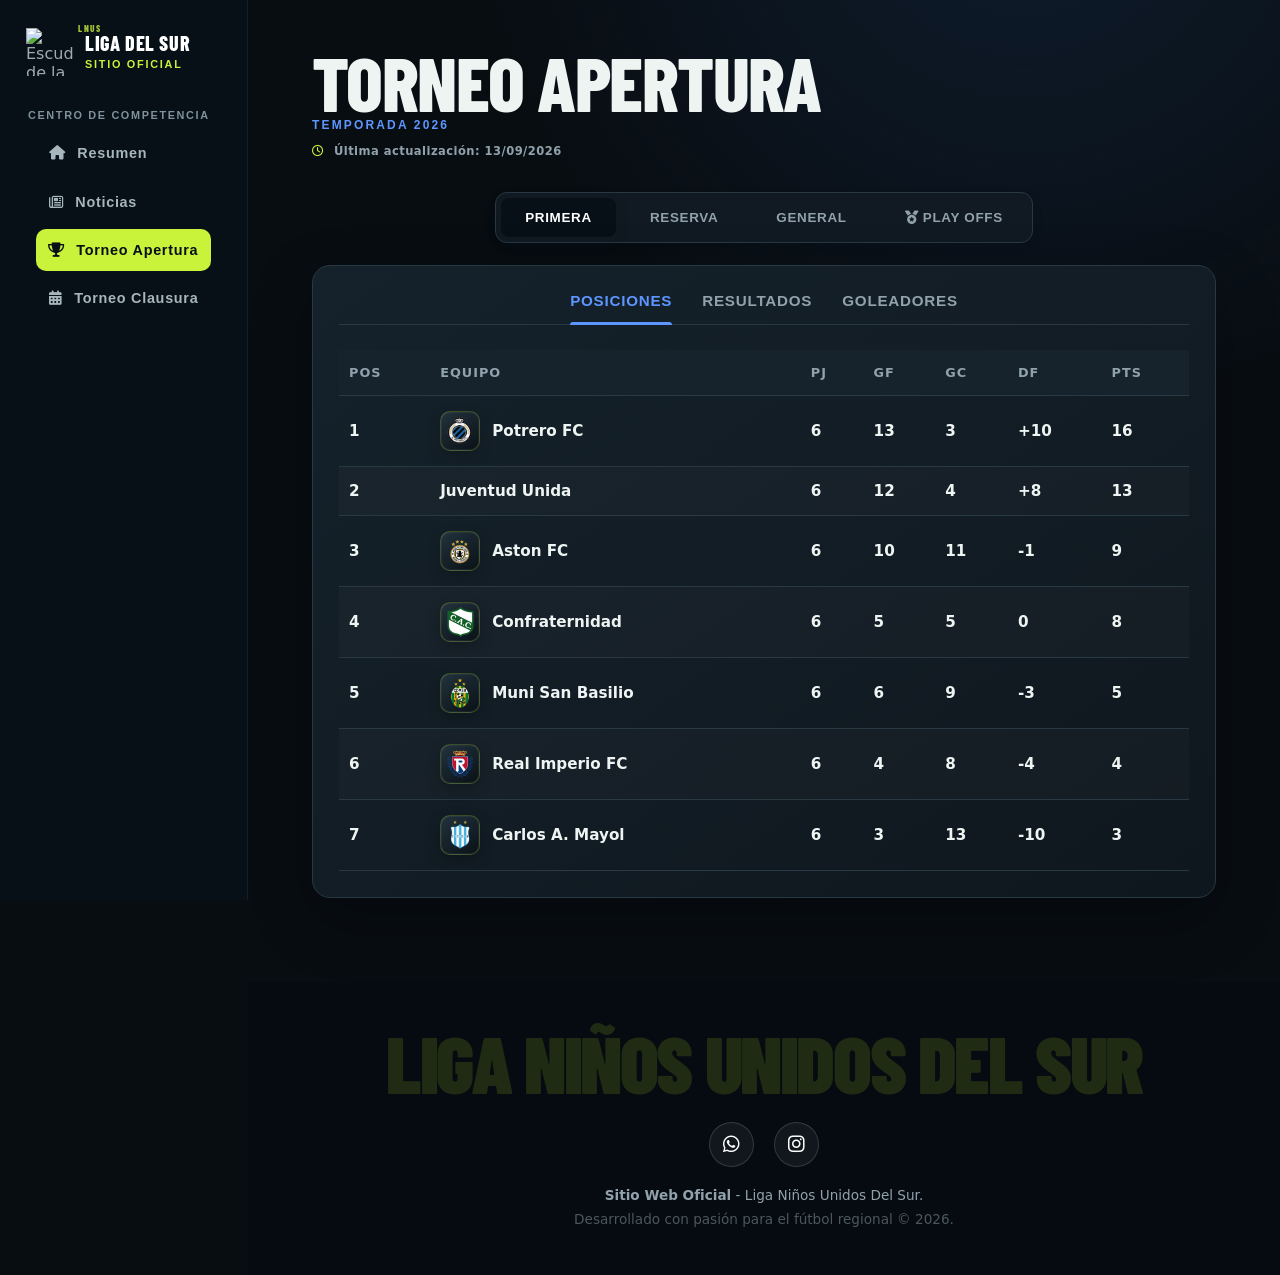
==== commit 1d3e2178: "Add files via upload" ====
--- a/apertura.html
+++ b/apertura.html
@@ -11,10 +11,12 @@
 </script>
     <meta charset="UTF-8">
     <meta name="viewport" content="width=device-width, initial-scale=1.0">
+    <meta name="description" content="Tablas, resultados, goleadores y playoffs del Torneo Apertura de la Liga Niños Unidos Del Sur.">
+    <meta name="theme-color" content="#07090b">
     <title>Liga Niños Unidos Del Sur | Torneo Apertura</title>
     <link rel="icon" type="image/png" href="https://i.postimg.cc/mkqpYh73/Logo-Liga.png">
     
-    <link href="https://fonts.googleapis.com/css2?family=Inter:wght@300;400;600;800;900&display=swap" rel="stylesheet">
+    <link href="https://fonts.googleapis.com/css2?family=Barlow+Condensed:wght@500;600;700;800;900&family=DM+Sans:wght@400;500;600;700&display=swap" rel="stylesheet">
     <link rel="stylesheet" href="https://cdnjs.cloudflare.com/ajax/libs/font-awesome/6.4.0/css/all.min.css">
     
     <style>
@@ -248,11 +250,34 @@
             align-items: center; z-index: 2000; backdrop-filter: blur(8px); padding: 20px;
         }
         .modal-content {
-            background: var(--bg-base); border: 1px solid var(--border-glass); border-radius: 24px;
-            max-width: 400px; width: 100%; position: relative; padding: 30px; text-align: center;
-            box-shadow: 0 20px 50px rgba(0, 255, 135, 0.15); border-top: 4px solid var(--primary-neon);
+            background: linear-gradient(145deg, rgba(19, 24, 28, 0.98), rgba(7, 9, 11, 0.99)); border: 1px solid var(--border-glass); border-radius: 24px;
+            max-width: 430px; width: 100%; max-height: min(720px, 92vh); overflow-y: auto; position: relative; padding: 34px 28px 28px; text-align: center;
+            box-shadow: 0 24px 70px rgba(0, 255, 135, 0.14); border-top: 4px solid var(--primary-neon);
             animation: slideUp 0.4s ease;
         }
+        .team-modal-kicker { color: var(--primary-neon); font-size: 0.68rem; font-weight: 900; letter-spacing: 0.16em; text-transform: uppercase; margin: 0 0 18px; }
+        .team-modal-logo { width: 106px; height: 106px; object-fit: contain; margin: 0 auto 14px; display: block; filter: drop-shadow(0 8px 18px rgba(0,0,0,0.45)); }
+        .team-modal-name { color: var(--text-main); font-weight: 900; margin: 0 auto 7px; max-width: 320px; font-size: 1.45rem; line-height: 1.08; text-transform: uppercase; }
+        .team-modal-location { color: var(--text-muted); font-size: 0.85rem; line-height: 1.4; margin: 0 0 20px; }
+        .team-modal-location i { color: var(--primary-neon); margin-right: 5px; }
+        .team-modal-stats { display: grid; gap: 8px; margin: 0 0 18px; text-align: left; }
+        .team-modal-stat-row, .team-modal-stat-head { display: grid; grid-template-columns: 1.25fr repeat(3, 0.75fr); gap: 6px; align-items: center; }
+        .team-modal-stat-row { padding: 10px 11px; border: 1px solid rgba(255,255,255,0.07); border-radius: 12px; background: rgba(255,255,255,0.035); }
+        .team-modal-stat-row span { color: var(--text-main); font-size: 0.78rem; font-weight: 800; }
+        .team-modal-stat-row strong { color: var(--primary-neon); font-size: 0.95rem; text-align: center; }
+        .team-modal-stat-head { padding: 0 11px; }
+        .team-modal-stat-head span { color: var(--text-muted); font-size: 0.62rem; font-weight: 900; text-align: center; text-transform: uppercase; }
+        .team-modal-stat-head span:first-child { text-align: left; }
+        .team-modal-stadium { background: rgba(255,255,255,0.035); border: 1px solid var(--border-glass); border-radius: 12px; padding: 13px; margin-bottom: 18px; text-align: left; }
+        .team-modal-stadium strong { color: #fff; display: block; margin-bottom: 7px; font-size: 0.82rem; }
+        .team-modal-stadium strong i { color: var(--primary-neon); margin-right: 5px; }
+        .team-modal-stadium-name { font-weight: 400; color: #ccc; }
+        .team-modal-stadium a { color: var(--primary-neon); font-size: 0.78rem; text-decoration: none; font-weight: 800; }
+        .team-modal-actions { display: grid; grid-template-columns: 1fr 1fr; gap: 9px; }
+        .team-modal-action { display: flex; justify-content: center; align-items: center; gap: 8px; min-height: 44px; border-radius: 11px; color: #fff; text-decoration: none; font-weight: 800; font-size: 0.82rem; transition: transform 0.2s, filter 0.2s; }
+        .team-modal-action:hover { transform: translateY(-2px); filter: brightness(1.1); }
+        .team-modal-action.instagram { background: linear-gradient(45deg, #f09433, #dc2743 50%, #bc1888); box-shadow: 0 5px 15px rgba(220, 39, 67, 0.22); }
+        .team-modal-action.maps { background: rgba(255,255,255,0.08); border: 1px solid var(--border-glass); }
         @keyframes slideUp { from { transform: translateY(40px); opacity: 0; } to { transform: translateY(0); opacity: 1; } }
         .modal-close {
             position: absolute; top: 15px; right: 15px; background: rgba(255,255,255,0.05); color: white;
@@ -345,33 +370,34 @@
             .score-box { width: 28px; height: 28px; font-size: 0.85rem; border-radius: 8px; }
             
             /* Modal Móvil */
-            .modal-content { padding: 25px 20px; border-radius: 24px; max-width: 90%;}
-            #tm-logo { width: 90px; height: 90px; margin-bottom: 15px;}
-            #tm-name { font-size: 1.4rem; }
-            #tm-location { font-size: 0.85rem; margin-bottom: 20px;}
-            #tm-stadium-box { padding: 15px; margin-bottom: 20px;}
-            #tm-stadium-box strong { font-size: 0.85rem; }
-            #tm-ig-link { font-size: 0.95rem; padding: 12px 15px; }
+            .modal-content { padding: 28px 17px 18px; border-radius: 20px; max-width: 94%;}
+            .team-modal-logo { width: 88px; height: 88px; }
+            .team-modal-name { font-size: 1.25rem; }
+            .team-modal-stat-row { padding: 9px 8px; }
+            .team-modal-actions { grid-template-columns: 1fr; }
             .modal-close { width: 40px; height: 40px; font-size: 1.4rem; } /* Más grande para tocar mejor */
         }
     </style>
+    <link rel="stylesheet" href="public.css">
+    <link rel="stylesheet" href="dashboard-pages.css">
+    <script src="public.js" defer></script>
+    <script src="teams-data.js"></script>
+    <script src="apertura-data.js"></script>
 </head>
 <body>
 
     <header>
         <div class="header-container">
-            <a href="index.html" class="brand">
-                <img src="https://i.postimg.cc/mkqpYh73/Logo-Liga.png" alt="Escudo Liga">
-                <div class="brand-text">
-                    <h1>Liga Niños Unidos</h1>
-                    <span>Sitio Oficial</span>
-                </div>
+            <a class="brand" href="index.html" aria-label="Liga Niños Unidos Del Sur, inicio">
+                <img src="https://i.postimg.cc/mkqpYh73/Logo-Liga.png" alt="Escudo de la Liga Niños Unidos Del Sur">
+                <span class="brand-text"><strong>Liga del Sur</strong><span>Sitio oficial</span></span>
             </a>
-            <nav>
-                <a href="index.html" class="nav-link">Inicio</a>
-                <a href="noticias.html" class="nav-link">Noticias</a>
-                <a href="apertura.html" class="nav-link active">Apertura</a>
-                <a href="clausura.html" class="nav-link">Clausura</a>
+            <p class="side-label">Centro de competencia</p>
+            <nav class="nav-list" aria-label="Navegación principal">
+                <a class="nav-link" href="index.html"><i class="fa-solid fa-house"></i><span>Resumen</span></a>
+                <a class="nav-link" href="noticias.html"><i class="fa-regular fa-newspaper"></i><span>Noticias</span></a>
+                <a class="nav-link active" href="apertura.html"><i class="fa-solid fa-trophy"></i><span>Torneo Apertura</span></a>
+                <a class="nav-link" href="clausura.html"><i class="fa-solid fa-calendar-days"></i><span>Torneo Clausura</span></a>
             </nav>
         </div>
     </header>
@@ -380,6 +406,7 @@
         <div class="section-header">
             <h2 class="section-title">Torneo Apertura</h2>
             <p class="section-subtitle">Temporada 2026</p>
+            <p class="data-updated"><i class="fa-regular fa-clock"></i> Última actualización: 13/09/2026</p>
         </div>
 
         <div class="tabs">
@@ -504,26 +531,33 @@
         <p class="footer-text" style="margin-top: 8px; opacity: 0.5;">Desarrollado con pasión para el fútbol regional © 2026.</p>
     </footer>
 
-    <div class="modal-overlay" id="team-modal" onclick="closeTeamModal(event)">
+    <div class="modal-overlay" id="team-modal" role="dialog" aria-modal="true" aria-hidden="true" aria-labelledby="tm-name" onclick="closeTeamModal(event)">
         <div class="modal-content">
-            <button class="modal-close" onclick="closeTeamModal({target: {id: 'team-modal'}})"><i class="fa-solid fa-xmark"></i></button>
-            <img id="tm-logo" src="" alt="Escudo" style="width: 100px; height: 100px; object-fit: contain; margin: 0 auto 15px auto; display: block; filter: drop-shadow(0 0 15px rgba(255,255,255,0.1));">
-            <h2 id="tm-name" style="color: var(--text-main); font-weight: 900; margin-bottom: 5px; font-size: 1.5rem; text-transform: uppercase;"></h2>
-            <p id="tm-location" style="color: var(--text-muted); font-size: 0.9rem; margin-bottom: 25px;"><i class="fa-solid fa-location-dot" style="color: var(--primary-neon);"></i> <span id="tm-loc-text"></span></p>
-            
-            <div id="tm-stadium-box" style="background: rgba(255,255,255,0.03); border: 1px solid var(--border-glass); border-radius: 12px; padding: 15px; margin-bottom: 25px; text-align: left; display: none;">
-                <strong style="color: #fff; display: block; margin-bottom: 8px; font-size: 0.9rem;"><i class="fa-solid fa-map-location-dot" style="color: var(--primary-neon);"></i> Estadio Oficial: <span id="tm-stadium-name" style="font-weight: 400; color: #ccc;"></span></strong> 
-                <a id="tm-stadium-link" href="#" target="_blank" style="display: inline-block; color: var(--primary-neon); font-size: 0.85rem; text-decoration: none; font-weight: 700;"><i class="fa-solid fa-location-arrow"></i> Ver ubicación en Maps</a>
+            <button class="modal-close" aria-label="Cerrar ficha del equipo" onclick="closeTeamModal({target: {id: 'team-modal'}})"><i class="fa-solid fa-xmark"></i></button>
+            <p class="team-modal-kicker">Ficha oficial del club</p>
+            <img id="tm-logo" class="team-modal-logo" src="" alt="Escudo del equipo">
+            <h2 id="tm-name" class="team-modal-name"></h2>
+            <p id="tm-location" class="team-modal-location"><i class="fa-solid fa-location-dot"></i><span id="tm-loc-text"></span></p>
+            <div class="team-modal-stats" aria-label="Rendimiento por categoría">
+                <div class="team-modal-stat-head"><span>Categoría</span><span>Pos.</span><span>PJ</span><span>Pts.</span></div>
+                <div class="team-modal-stat-row"><span>Primera</span><strong id="tm-primera-pos">-</strong><strong id="tm-primera-pj">-</strong><strong id="tm-primera-pts">-</strong></div>
+                <div class="team-modal-stat-row"><span>Reserva</span><strong id="tm-reserva-pos">-</strong><strong id="tm-reserva-pj">-</strong><strong id="tm-reserva-pts">-</strong></div>
             </div>
-
-            <a id="tm-ig-link" href="#" target="_blank" style="display: flex; justify-content: center; align-items: center; gap: 10px; background: linear-gradient(45deg, #f09433 0%, #e6683c 25%, #dc2743 50%, #cc2366 75%, #bc1888 100%); color: #fff; padding: 14px 20px; border-radius: 12px; text-decoration: none; font-weight: 800; font-size: 1rem; transition: transform 0.3s; box-shadow: 0 5px 15px rgba(220, 39, 67, 0.3);">
-                <i class="fa-brands fa-instagram" style="font-size: 1.3rem;"></i> Instagram Oficial
-            </a>
+            
+            <div id="tm-stadium-box" class="team-modal-stadium" style="display: none;">
+                <strong><i class="fa-solid fa-map-location-dot"></i> Estadio oficial: <span id="tm-stadium-name" class="team-modal-stadium-name"></span></strong>
+                <a id="tm-stadium-link" href="#" target="_blank" rel="noopener"><i class="fa-solid fa-location-arrow"></i> Ver ubicación en Maps</a>
+            </div>
+
+            <div class="team-modal-actions">
+                <a id="tm-ig-link" class="team-modal-action instagram" href="#" target="_blank" rel="noopener"><i class="fa-brands fa-instagram"></i> Instagram oficial</a>
+                <a id="tm-maps-link" class="team-modal-action maps" href="#" target="_blank" rel="noopener"><i class="fa-solid fa-map-location-dot"></i> Abrir ubicación</a>
+            </div>
         </div>
     </div>
 
     <script>
-        // DATOS DE EQUIPOS
+        /* DATOS DE EQUIPOS (movidos a apertura-data.js)
         const EQUIPOS = { POTRERO: "Potrero FC", JUVE: "Juventud Unida", CONFRA: "Confraternidad", ASTON: "Aston FC", IMPERIO: "Real Imperio FC", MUNI: "Muni San Basilio", MAYOL: "Carlos A. Mayol" };
         
         const datosPrimera = [
@@ -692,21 +726,8 @@
             }
         };
 
-        const teamsData = {
-            'aston': { name: 'Aston Fútbol Club', location: 'General Levalle, Provincia de Córdoba', stadium: '', stadiumUrl: '', ig: 'https://www.instagram.com/astonfutbolclub_?igsh=MWhpc3N2aG9kMTI2Yg==', logo: 'https://i.postimg.cc/N028jp0X/Escudo-Aston-FC-removebg-preview.png' },
-            'mayol': { name: 'Club Social y Deportivo Carlos A. Mayol', location: 'Huanchilla, Provincia de Córdoba', stadium: 'El Mayol', stadiumUrl: 'http://maps.google.com', ig: 'https://www.instagram.com/carlosamayolfutbol?igsh=eGI0YXlwdXgxd2Vx', logo: 'https://i.postimg.cc/ZK2Y8ccg/Carlos-A-Mayol-Removed.png' },
-            'confraternidad': { name: 'Club Atlético Confraternidad', location: 'Monte De Los Gauchos, Provincia de Córdoba', stadium: 'El Bosque', stadiumUrl: 'http://maps.google.com', ig: 'https://www.instagram.com/club_confraternidad?igsh=ZmtiN29xN3F4OGw3', logo: 'https://i.postimg.cc/t4YvFdTh/Escudo-C-A-C-removebg-preview.png' },
-            'muni': { name: 'Club Deportivo Municipal de San Basilio', location: 'San Basilio, Provincia de Córdoba', stadium: 'San Basilio', stadiumUrl: 'http://maps.google.com', ig: 'https://www.instagram.com/cdmsb_elmuni?igsh=MWNjd2o3cW9lNmJ6aQ==', logo: 'https://i.postimg.cc/vBhH5wq5/Muni-San-Basilio-Removed.png' },
-            'juventud': { name: 'Juventud Unida', location: 'General Levalle, Provincia de Córdoba', stadium: 'Predio Ramón J. Carcano', stadiumUrl: '', ig: 'https://www.instagram.com/juventudunidagrallevalle?igsh=bXR1aHE5cnRyMHV5', logo: 'https://i.postimg.cc/xjpKMwbk/Escudo-GL-removebg-preview.png' },
-            'potrero': { name: 'Potrero Futbol Club', location: 'Río Cuarto, Provincia de Córdoba', stadium: '', stadiumUrl: '', ig: 'https://www.instagram.com/el_potrerofc?igsh=MTVkaWQxaTh5bGZudA==', logo: 'https://i.postimg.cc/02Bjtx8c/Potrero-Removed.png' },
-            'imperio': { name: 'Real Imperio Futbol Club', location: 'Río Cuarto, Provincia de Córdoba', stadium: 'Pucará IV', stadiumUrl: 'http://maps.google.com', ig: 'https://www.instagram.com/realimperiofc_?igsh=YTl1ZmdlYm53YjU5', logo: 'https://i.postimg.cc/bJbR33c0/escudo-imperio-removebg-preview.png' }
-        };
-
+        */
         // LÓGICA UI
-        function getFoto(eqNombre) {
-            const found = datosPrimera.find(e => e.nombre === eqNombre);
-            return found ? found.foto : 'https://i.postimg.cc/7Z6v0sZ1/default-escudo.png';
-        }
 
         function showTab(cat) {
             document.querySelectorAll('.container').forEach(c => c.classList.remove('active-container'));
@@ -746,7 +767,7 @@
         function renderTable(id, lista) {
             document.getElementById(id).innerHTML = lista.sort((a,b) => b.pts - a.pts || (b.gf - b.gc) - (a.gf - a.gc)).map((eq, i) => {
                 const posClass = i === 0 ? 'pos-1' : (i === 1 ? 'pos-2' : (i === 2 ? 'pos-3' : ''));
-                return `<tr class="${posClass}"><td>${i+1}</td><td><div class="team-cell" style="cursor: pointer; transition: color 0.3s;" onmouseover="this.style.color='var(--primary-neon)'" onmouseout="this.style.color=''" onclick="openTeamModalByNombre('${eq.nombre}')"><img src="${eq.foto}" class="team-img"><span>${eq.nombre}</span></div></td><td>${eq.pj}</td><td class="hide-mobile">${eq.gf}</td><td class="hide-mobile">${eq.gc}</td><td>${eq.gf - eq.gc > 0 ? '+' + (eq.gf - eq.gc) : eq.gf - eq.gc}</td><td style="font-weight:800; color:var(--primary-neon);">${eq.pts}</td></tr>`;
+                return `<tr class="${posClass}"><td>${i+1}</td><td><div class="team-cell" role="button" tabindex="0" aria-label="Ver ficha de ${eq.nombre}" style="cursor: pointer; transition: color 0.3s;" onmouseover="this.style.color='var(--primary-neon)'" onmouseout="this.style.color=''" onclick="openTeamModalByNombre('${eq.nombre}')" onkeydown="if(event.key==='Enter'||event.key===' '){event.preventDefault();openTeamModalByNombre('${eq.nombre}');}"><img src="${eq.foto}" class="team-img" loading="lazy" decoding="async" alt="Escudo de ${eq.nombre}" width="40" height="40"><span>${eq.nombre}</span></div></td><td>${eq.pj}</td><td class="hide-mobile">${eq.gf}</td><td class="hide-mobile">${eq.gc}</td><td>${eq.gf - eq.gc > 0 ? '+' + (eq.gf - eq.gc) : eq.gf - eq.gc}</td><td style="font-weight:800; color:var(--primary-neon);">${eq.pts}</td></tr>`;
             }).join('');
         }
 
@@ -771,7 +792,7 @@
             const datos = resultadosHistoricos[categoria][index];
             document.getElementById(`resultados-${categoria}`).innerHTML = datos.partidos.map(p => {
                 let medio = `<div class="marcador"><span>${p.gl}</span> - <span>${p.gv}</span></div>`;
-                return `<div class="partido-card"><div class="equipos-container"><div class="equipo-lado"><img src="${getFoto(p.local)}"><span>${p.local}</span></div>${medio}<div class="equipo-lado visitante"><img src="${getFoto(p.visitante)}"><span>${p.visitante}</span></div></div></div>`;
+                return `<div class="partido-card"><div class="equipos-container"><div class="equipo-lado"><img src="${getFoto(p.local)}" loading="lazy" decoding="async" alt="Escudo de ${p.local}" width="50" height="50"><span>${p.local}</span></div>${medio}<div class="equipo-lado visitante"><img src="${getFoto(p.visitante)}" loading="lazy" decoding="async" alt="Escudo de ${p.visitante}" width="50" height="50"><span>${p.visitante}</span></div></div></div>`;
             }).join('') + `<span class="libre-tag">Libre: <strong>${datos.libre}</strong></span>`;
         }
 
@@ -786,7 +807,7 @@
         const displayData = showAll ? sortedData : sortedData.slice(0, 15);
         
         document.getElementById(id).innerHTML = displayData.map((jugador) => {
-            return `<div class="goleador-item"><div class="goleador-info"><img src="${jugador.escudo}" class="goleador-foto"><div class="goleador-texto"><span class="goleador-nombre">${jugador.nombre}</span><span class="goleador-equipo">${jugador.equipo}</span></div></div><div class="goles-badge">${jugador.goles} <i class="fa-solid fa-futbol" style="font-size:0.8rem;"></i></div></div>`;
+            return `<div class="goleador-item"><div class="goleador-info"><img src="${jugador.escudo}" class="goleador-foto" loading="lazy" decoding="async" alt="Escudo de ${jugador.equipo}" width="50" height="50"><div class="goleador-texto"><span class="goleador-nombre">${jugador.nombre}</span><span class="goleador-equipo">${jugador.equipo}</span></div></div><div class="goles-badge">${jugador.goles} <i class="fa-solid fa-futbol" style="font-size:0.8rem;"></i></div></div>`;
         }).join('');
     }
 
@@ -907,14 +928,6 @@
         }
 
         // Lógica Modal Fichas de Equipos
-        function getTeamIdByNombre(nombre) {
-            const map = {
-                "Potrero FC": "potrero", "Juventud Unida": "juventud", "Confraternidad": "confraternidad",
-                "Aston FC": "aston", "Real Imperio FC": "imperio", "Muni San Basilio": "muni", "Carlos A. Mayol": "mayol"
-            };
-            return map[nombre];
-        }
-
         function openTeamModalByNombre(nombre) {
             const id = getTeamIdByNombre(nombre);
             if(id) openTeamModal(id);
@@ -928,8 +941,19 @@
             document.getElementById('tm-loc-text').innerText = data.location;
             document.getElementById('tm-logo').src = data.logo;
             document.getElementById('tm-ig-link').href = data.ig;
+            const teamName = getNombreByTeamId(id);
+            const renderStats = (prefix, lista) => {
+                const sorted = [...lista].sort((a, b) => b.pts - a.pts || (b.gf - b.gc) - (a.gf - a.gc));
+                const team = sorted.find(eq => eq.nombre === teamName);
+                document.getElementById(`tm-${prefix}-pos`).innerText = team ? sorted.indexOf(team) + 1 : '-';
+                document.getElementById(`tm-${prefix}-pj`).innerText = team ? team.pj : '-';
+                document.getElementById(`tm-${prefix}-pts`).innerText = team ? team.pts : '-';
+            };
+            renderStats('primera', datosPrimera);
+            renderStats('reserva', datosReserva);
             
             const stadiumBox = document.getElementById('tm-stadium-box');
+            const mapsLink = document.getElementById('tm-maps-link');
             if(data.stadium) {
                 document.getElementById('tm-stadium-name').innerText = data.stadium;
                 stadiumBox.style.display = 'block';
@@ -938,23 +962,37 @@
                 if(data.stadiumUrl) {
                     stadiumLink.href = data.stadiumUrl;
                     stadiumLink.style.display = 'inline-block';
+                    mapsLink.href = data.stadiumUrl;
+                    mapsLink.style.display = 'flex';
                 } else {
                     stadiumLink.style.display = 'none';
+                    mapsLink.style.display = 'none';
                 }
             } else {
                 stadiumBox.style.display = 'none';
+                mapsLink.style.display = 'none';
             }
             
-            document.getElementById('team-modal').style.display = 'flex';
+            const modal = document.getElementById('team-modal');
+            modal.style.display = 'flex';
+            modal.setAttribute('aria-hidden', 'false');
             document.body.style.overflow = 'hidden';
         }
 
         function closeTeamModal(e) {
             if(!e || e.target.id === 'team-modal' || e.target.closest('.modal-close')) {
-                document.getElementById('team-modal').style.display = 'none';
+                const modal = document.getElementById('team-modal');
+                modal.style.display = 'none';
+                modal.setAttribute('aria-hidden', 'true');
                 document.body.style.overflow = 'auto';
             }
         }
+
+        document.addEventListener('keydown', event => {
+            if (event.key === 'Escape' && document.getElementById('team-modal').getAttribute('aria-hidden') === 'false') {
+                closeTeamModal({ target: { id: 'team-modal' } });
+            }
+        });
 
         // INICIALIZACIÓN
         document.addEventListener('DOMContentLoaded', () => {
--- a/public.css
+++ b/public.css
@@ -0,0 +1,992 @@
+/* Liga Niños Unidos Del Sur - capa visual compartida */
+:root {
+    --surface-strong: rgba(18, 23, 28, 0.92);
+    --surface-soft: rgba(255, 255, 255, 0.045);
+    --line-soft: rgba(255, 255, 255, 0.12);
+    --focus-ring: rgba(255, 255, 255, 0.95);
+}
+
+html {
+    scroll-behavior: smooth;
+    background: var(--bg-base, #07090b);
+}
+
+body {
+    min-width: 320px;
+    overflow-x: hidden;
+    background-image:
+        radial-gradient(circle at 12% 0%, color-mix(in srgb, var(--primary-neon, #00ff87) 8%, transparent), transparent 34rem),
+        linear-gradient(rgba(255, 255, 255, 0.018) 1px, transparent 1px),
+        linear-gradient(90deg, rgba(255, 255, 255, 0.018) 1px, transparent 1px);
+}
+
+header {
+    box-shadow: 0 12px 35px rgba(0, 0, 0, 0.18);
+}
+
+.header-container {
+    min-height: 56px;
+}
+
+.brand {
+    min-width: 0;
+}
+
+.brand-text h1,
+.brand-text span {
+    overflow: hidden;
+    text-overflow: ellipsis;
+    white-space: nowrap;
+}
+
+.nav-link,
+.hero-btn,
+.tab-btn,
+.sub-tab-btn,
+.fecha-btn,
+.toggle-cols-btn,
+.social-link,
+.modal-close,
+.card,
+.news-card,
+.sponsor-slide {
+    -webkit-tap-highlight-color: transparent;
+}
+
+.nav-link:focus-visible,
+a:focus-visible,
+button:focus-visible,
+.news-card:focus-visible {
+    outline: 3px solid var(--focus-ring);
+    outline-offset: 3px;
+}
+
+.nav-link:hover,
+.nav-link.active {
+    box-shadow: inset 0 -2px 0 var(--primary-neon);
+}
+
+.card,
+.hub-card,
+.news-card,
+.playoff-match-card,
+.partido-card,
+.goleador-item {
+    box-shadow: 0 14px 35px rgba(0, 0, 0, 0.16);
+}
+
+.card,
+.news-card,
+.hub-card,
+.playoff-match-card,
+.partido-card,
+.goleador-item,
+.tab-btn,
+.fecha-btn,
+.toggle-cols-btn {
+    border-color: var(--line-soft);
+}
+
+.team-img,
+.equipo-lado img,
+.goleador-foto,
+.playoff-team-meta img {
+    aspect-ratio: 1;
+}
+
+.card:hover,
+.hub-card:hover,
+.playoff-match-card:hover,
+.partido-card:hover {
+    border-color: color-mix(in srgb, var(--primary-neon, #00ff87) 52%, white 10%);
+}
+
+.card,
+.news-card,
+.sponsor-slide,
+.social-link,
+.hero-btn,
+.tab-btn,
+.fecha-btn,
+.toggle-cols-btn,
+.modal-close {
+    transition-duration: 220ms;
+}
+
+.hero-btn:hover,
+.card:hover,
+.news-card:hover {
+    transform: translateY(-4px);
+}
+
+.hero-btn:active,
+.tab-btn:active,
+.fecha-btn:active,
+.toggle-cols-btn:active,
+.social-link:active {
+    transform: translateY(0) scale(0.98);
+}
+
+table thead {
+    background: rgba(255, 255, 255, 0.035);
+}
+
+table th {
+    position: sticky;
+    top: 0;
+    z-index: 1;
+    background: var(--surface-strong);
+}
+
+tbody tr:nth-child(even) td {
+    background: rgba(255, 255, 255, 0.018);
+}
+
+tbody tr:hover td {
+    background: color-mix(in srgb, var(--primary-neon, #00ff87) 7%, transparent);
+}
+
+.table-responsive {
+    scrollbar-color: var(--primary-neon) rgba(255, 255, 255, 0.08);
+    scrollbar-width: thin;
+}
+
+.news-card[role="button"] {
+    cursor: pointer;
+}
+
+.news-card[role="button"] .read-more {
+    margin-top: auto;
+}
+
+.modal-overlay[aria-hidden="true"] {
+    visibility: hidden;
+}
+
+.modal-overlay[aria-hidden="false"] {
+    visibility: visible;
+}
+
+.modal-content {
+    border-color: var(--line-soft);
+}
+
+.modal-close {
+    min-width: 40px;
+    min-height: 40px;
+}
+
+img {
+    color: var(--text-muted);
+}
+
+@media (max-width: 900px) {
+    .header-container {
+        align-items: stretch;
+    }
+
+    .brand {
+        align-self: center;
+    }
+
+    nav {
+        flex-wrap: nowrap;
+        overflow-x: auto;
+        justify-content: flex-start;
+        padding: 4px 2px 8px;
+        scrollbar-width: none;
+    }
+
+    nav::-webkit-scrollbar {
+        display: none;
+    }
+
+    .nav-link {
+        flex: 0 0 auto;
+    }
+}
+
+@media (max-width: 600px) {
+    .hero-title {
+        letter-spacing: 0;
+    }
+
+    .hub-header {
+        align-items: flex-start;
+    }
+
+    .hub-link {
+        padding: 8px 0;
+    }
+
+    .news-meta {
+        gap: 10px;
+        align-items: flex-start;
+    }
+
+    .news-date {
+        white-space: nowrap;
+    }
+}
+
+@media (prefers-reduced-motion: reduce) {
+    *,
+    *::before,
+    *::after {
+        scroll-behavior: auto !important;
+        animation-duration: 0.01ms !important;
+        animation-iteration-count: 1 !important;
+        transition-duration: 0.01ms !important;
+    }
+}
+
+/* Dirección visual editorial: cancha, marcador y noche de partido */
+:root {
+    --ink-deep: #050708;
+    --ink-soft: #0b1014;
+    --surface-raised: rgba(25, 31, 36, 0.86);
+    --surface-hover: rgba(255, 255, 255, 0.075);
+    --text-bright: #f7faf9;
+    --text-dim: #93a0a8;
+    --line-bright: rgba(255, 255, 255, 0.16);
+}
+
+body {
+    color: var(--text-bright);
+    background-color: var(--ink-deep);
+    background-image:
+        radial-gradient(ellipse at 50% -12%, color-mix(in srgb, var(--primary-neon, #00ff87) 13%, transparent), transparent 42rem),
+        linear-gradient(135deg, rgba(255, 255, 255, 0.018) 25%, transparent 25%) 0 0 / 7px 7px,
+        linear-gradient(rgba(255, 255, 255, 0.018) 1px, transparent 1px),
+        linear-gradient(90deg, rgba(255, 255, 255, 0.018) 1px, transparent 1px);
+    background-size: auto, auto, 64px 64px, 64px 64px;
+}
+
+header {
+    background: rgba(5, 7, 8, 0.9);
+    border-bottom-color: var(--line-bright);
+}
+
+.header-container {
+    max-width: 1280px;
+    padding-inline: 24px;
+}
+
+.brand img {
+    width: 48px;
+    height: 48px;
+}
+
+.brand-text h1 {
+    font-size: 1rem;
+    letter-spacing: 0.08em;
+}
+
+.brand-text span {
+    letter-spacing: 0.18em;
+}
+
+.nav-link {
+    border: 1px solid transparent;
+    letter-spacing: 0.04em;
+}
+
+.nav-link.active {
+    border-color: color-mix(in srgb, var(--primary-neon, #00ff87) 40%, transparent);
+    background: color-mix(in srgb, var(--primary-neon, #00ff87) 12%, transparent);
+}
+
+.hero {
+    min-height: 680px;
+    margin-top: 72px;
+}
+
+.hero-bg {
+    filter: saturate(0.9) contrast(1.08);
+}
+
+.hero-overlay {
+    background:
+        linear-gradient(90deg, rgba(4, 6, 8, 0.84), rgba(4, 6, 8, 0.25) 65%, rgba(4, 6, 8, 0.55)),
+        linear-gradient(0deg, var(--ink-deep) 2%, transparent 42%, rgba(4, 6, 8, 0.22));
+}
+
+.hero-content {
+    max-width: 980px;
+    text-align: left;
+    margin-inline: max(20px, 6vw);
+    margin-right: auto;
+}
+
+.hero-title {
+    max-width: 720px;
+    font-size: clamp(3.2rem, 7vw, 6.5rem);
+    letter-spacing: -0.045em;
+    line-height: 0.98;
+}
+
+.hero-desc {
+    max-width: 620px;
+    font-size: clamp(1rem, 1.7vw, 1.2rem);
+}
+
+.hero-content > div:last-child {
+    justify-content: flex-start !important;
+}
+
+.hero-btn {
+    min-height: 54px;
+    border-radius: 8px;
+    box-shadow: 0 16px 30px color-mix(in srgb, var(--primary-neon, #00ff87) 18%, transparent);
+}
+
+.live-hub {
+    max-width: 1180px;
+    margin-top: -88px;
+}
+
+.hub-grid {
+    gap: 16px;
+}
+
+.hub-card,
+.card,
+.sponsors-slideshow-section,
+.news-card {
+    background: linear-gradient(145deg, rgba(29, 36, 42, 0.88), rgba(12, 16, 19, 0.9));
+    border-radius: 12px;
+    border-color: var(--line-bright);
+}
+
+.hub-card {
+    padding: 28px;
+}
+
+.hub-header {
+    border-bottom-color: var(--line-bright);
+}
+
+.hub-header h3,
+.card h3,
+.news-title {
+    letter-spacing: -0.02em;
+}
+
+.match-item {
+    border-color: rgba(255, 255, 255, 0.08);
+    background: rgba(255, 255, 255, 0.035);
+}
+
+.match-item:hover {
+    background: var(--surface-hover);
+    border-color: color-mix(in srgb, var(--primary-neon, #00ff87) 36%, transparent);
+}
+
+.quick-access {
+    max-width: 1180px;
+    gap: 16px;
+}
+
+.card {
+    min-height: 238px;
+    padding: 28px;
+}
+
+.card-icon-wrap {
+    width: 52px;
+    height: 52px;
+    border-radius: 10px;
+}
+
+.card-arrow {
+    border-top: 1px solid var(--line-bright);
+    padding-top: 14px;
+    width: 100%;
+}
+
+main {
+    padding-inline: 24px;
+}
+
+.section-header {
+    position: relative;
+    padding-block: 18px 8px;
+}
+
+.section-header::before {
+    content: '';
+    display: block;
+    width: 46px;
+    height: 4px;
+    margin: 0 auto 18px;
+    border-radius: 2px;
+    background: var(--primary-neon);
+    box-shadow: 0 0 18px color-mix(in srgb, var(--primary-neon, #00ff87) 48%, transparent);
+}
+
+.section-title {
+    letter-spacing: -0.04em;
+}
+
+.tabs {
+    padding: 6px;
+    width: fit-content;
+    max-width: 100%;
+    margin-inline: auto;
+    border: 1px solid var(--line-bright);
+    border-radius: 12px;
+    background: rgba(0, 0, 0, 0.24);
+}
+
+.tab-btn {
+    border-radius: 8px;
+}
+
+.card {
+    box-shadow: 0 24px 60px rgba(0, 0, 0, 0.24);
+}
+
+footer {
+    padding-block: 48px;
+    background: linear-gradient(180deg, #070a0c, #030405);
+}
+
+.social-link {
+    border: 1px solid var(--line-bright);
+}
+
+@media (max-width: 900px) {
+    .hero {
+        min-height: 620px;
+    }
+
+    .hero-content {
+        margin-inline: 24px;
+    }
+
+    main {
+        padding-inline: 16px;
+    }
+}
+
+@media (max-width: 600px) {
+    .header-container {
+        padding-inline: 14px;
+    }
+
+    .hero {
+        min-height: 650px;
+        margin-top: 92px;
+    }
+
+    .hero-content {
+        margin-inline: 15px;
+        align-self: flex-end;
+        margin-bottom: 54px;
+    }
+
+    .hero-title {
+        font-size: clamp(2.8rem, 14vw, 4.3rem);
+    }
+
+    .hero-desc {
+        line-height: 1.5;
+    }
+
+    .hero-content > div:last-child {
+        align-items: stretch;
+    }
+
+    .live-hub {
+        margin-top: -48px;
+    }
+
+    .hub-card,
+    .card {
+        padding: 22px;
+    }
+
+    .tabs {
+        width: 100%;
+        justify-content: stretch;
+    }
+
+    .tab-btn {
+        flex: 1 1 42%;
+    }
+}
+
+/* Rediseño de marca pública: una liga regional con lenguaje de transmisión */
+:root {
+    --brand-lime: #d8ff3e;
+    --brand-blue: #2f7cff;
+    --night: #080b0e;
+    --panel: #11171c;
+    --panel-light: #1a232a;
+    --copy: #f1f5f2;
+    --copy-muted: #8d9ba3;
+    --rule: rgba(255, 255, 255, 0.13);
+    --display-font: 'Barlow Condensed', 'Arial Narrow', sans-serif;
+}
+
+body {
+    font-family: 'DM Sans', 'Segoe UI', sans-serif;
+    background-color: var(--night);
+    background-image:
+        linear-gradient(116deg, rgba(216, 255, 62, 0.045), transparent 26rem),
+        linear-gradient(300deg, rgba(47, 124, 255, 0.06), transparent 32rem),
+        linear-gradient(rgba(255, 255, 255, 0.018) 1px, transparent 1px),
+        linear-gradient(90deg, rgba(255, 255, 255, 0.018) 1px, transparent 1px);
+    background-size: auto, auto, 72px 72px, 72px 72px;
+}
+
+h1, h2, h3, h4, .hero-title, .section-title, .brand-text h1,
+.nav-link, .tab-btn, .sub-tab-btn, .news-tag, .season-badge,
+.sponsors-carousel-title, .bracket-stage-title {
+    font-family: var(--display-font);
+    letter-spacing: 0.02em;
+}
+
+header {
+    background: rgba(8, 11, 14, 0.94);
+    border-bottom: 1px solid var(--rule);
+    box-shadow: 0 10px 28px rgba(0, 0, 0, 0.3);
+}
+
+.header-container {
+    max-width: 1320px;
+    min-height: 68px;
+}
+
+.brand {
+    position: relative;
+}
+
+.brand::after {
+    content: 'LNUS';
+    position: absolute;
+    left: 60px;
+    top: -4px;
+    font: 800 0.58rem/1 var(--display-font);
+    color: var(--brand-lime);
+    letter-spacing: 0.18em;
+    opacity: 0.75;
+}
+
+.brand img {
+    width: 50px;
+    height: 50px;
+    filter: drop-shadow(0 0 12px rgba(216, 255, 62, 0.28));
+}
+
+.brand-text h1 {
+    font-size: 1.28rem;
+    letter-spacing: 0.04em;
+}
+
+.brand-text span {
+    color: var(--brand-lime);
+    letter-spacing: 0.24em;
+}
+
+.nav-link {
+    border-radius: 4px;
+    font-size: 0.92rem;
+    letter-spacing: 0.05em;
+}
+
+.nav-link.active {
+    color: var(--night);
+    background: var(--brand-lime);
+    border-color: var(--brand-lime);
+    box-shadow: none;
+}
+
+.nav-link:hover:not(.active) {
+    color: var(--brand-lime);
+    background: rgba(216, 255, 62, 0.08);
+}
+
+.hero {
+    height: min(780px, 88vh);
+    min-height: 650px;
+    margin-top: 68px;
+    justify-content: flex-start;
+}
+
+.hero-bg {
+    filter: saturate(0.72) contrast(1.15);
+}
+
+.hero-overlay {
+    background:
+        linear-gradient(90deg, rgba(8, 11, 14, 0.98) 0%, rgba(8, 11, 14, 0.72) 38%, rgba(8, 11, 14, 0.12) 82%),
+        linear-gradient(0deg, var(--night) 0%, transparent 32%, rgba(8, 11, 14, 0.16));
+}
+
+.hero-lights {
+    left: 8%;
+    transform: none;
+    width: 42%;
+    background: radial-gradient(ellipse at top left, rgba(216, 255, 62, 0.18), transparent 68%);
+}
+
+.hero-content {
+    max-width: 720px;
+    margin-left: clamp(24px, 8vw, 132px);
+    margin-right: 24px;
+    text-align: left;
+}
+
+.season-badge {
+    border: 0;
+    border-left: 4px solid var(--brand-lime);
+    border-radius: 0;
+    padding: 8px 14px;
+    background: rgba(216, 255, 62, 0.1);
+    color: var(--brand-lime);
+    box-shadow: none;
+}
+
+.hero-title {
+    max-width: 660px;
+    font-size: clamp(4.4rem, 9vw, 8.5rem);
+    line-height: 0.86;
+    letter-spacing: -0.035em;
+    text-transform: uppercase;
+}
+
+.hero-title br {
+    display: block;
+}
+
+.hero-title::after {
+    content: '.';
+    color: var(--brand-lime);
+}
+
+.hero-desc {
+    max-width: 540px;
+    margin-bottom: 32px;
+    color: #d2dbd6;
+}
+
+.hero-btn {
+    border-radius: 4px;
+    min-height: 52px;
+    padding-inline: 24px;
+    font-family: var(--display-font);
+    letter-spacing: 0.06em;
+}
+
+.hero-btn[style*="#3b82f6"] {
+    background: var(--brand-blue) !important;
+    box-shadow: 0 10px 30px rgba(47, 124, 255, 0.28) !important;
+}
+
+.hero-btn-alt {
+    background: rgba(8, 11, 14, 0.5);
+    border-color: rgba(255, 255, 255, 0.28);
+}
+
+.live-hub {
+    max-width: 1240px;
+    margin-top: -100px;
+}
+
+.hub-grid {
+    grid-template-columns: 1.2fr 0.8fr;
+    gap: 12px;
+}
+
+.hub-card,
+.card,
+.news-card {
+    background: var(--panel);
+    border: 1px solid var(--rule);
+    border-radius: 5px;
+    box-shadow: 0 26px 70px rgba(0, 0, 0, 0.34);
+}
+
+.hub-card {
+    padding: 22px;
+}
+
+.hub-header {
+    align-items: baseline;
+    padding-bottom: 13px;
+    border-bottom-color: var(--rule);
+}
+
+.hub-header h3 {
+    font-size: 1.45rem;
+    text-transform: uppercase;
+}
+
+.hub-header h3 i {
+    color: var(--brand-lime);
+}
+
+.match-item {
+    border-radius: 3px;
+    padding: 13px 14px;
+    border-color: rgba(255, 255, 255, 0.06);
+}
+
+.match-item:hover {
+    transform: translateX(4px);
+    border-color: var(--brand-lime);
+}
+
+.match-teams {
+    font-size: 1rem;
+}
+
+.match-cancha {
+    color: var(--brand-lime);
+}
+
+.hub-table th {
+    color: var(--copy-muted);
+}
+
+.hub-table td {
+    padding-block: 13px;
+}
+
+.hub-table .pos-1 {
+    color: var(--brand-lime);
+}
+
+.quick-access {
+    max-width: 1240px;
+    gap: 12px;
+}
+
+.card {
+    min-height: 250px;
+    padding: 26px;
+}
+
+.card-icon-wrap {
+    border-radius: 4px;
+    width: 48px;
+    height: 48px;
+}
+
+.card h3 {
+    font-size: 1.8rem;
+    text-transform: uppercase;
+}
+
+.card-arrow {
+    color: var(--brand-lime) !important;
+    border-top-color: var(--rule);
+}
+
+.sponsors-slideshow-section {
+    border-radius: 5px;
+    border-style: solid;
+    border-color: var(--rule);
+    background: linear-gradient(100deg, rgba(216, 255, 62, 0.07), var(--panel) 35%, rgba(47, 124, 255, 0.07));
+}
+
+.sponsors-carousel-title {
+    color: var(--brand-lime);
+}
+
+footer {
+    position: relative;
+    overflow: hidden;
+}
+
+footer::before {
+    content: 'LIGA NIÑOS UNIDOS DEL SUR';
+    display: block;
+    margin-bottom: 28px;
+    color: rgba(216, 255, 62, 0.16);
+    font: 900 clamp(2rem, 7vw, 5rem)/0.8 var(--display-font);
+    letter-spacing: -0.03em;
+}
+
+/* Torneos y noticias: títulos con presencia de sección, sin tocar sus datos */
+main > .section-header {
+    text-align: left;
+    max-width: 1240px;
+    margin-inline: auto;
+}
+
+main > .section-header::before {
+    margin-inline: 0;
+}
+
+.section-title {
+    font-size: clamp(3rem, 6vw, 5.8rem);
+    line-height: 0.9;
+    text-transform: uppercase;
+}
+
+.section-subtitle {
+    color: var(--brand-lime);
+    letter-spacing: 0.18em;
+}
+
+.tabs {
+    border-radius: 5px;
+    margin-bottom: 30px;
+}
+
+.tab-btn,
+.sub-tab-btn,
+.fecha-btn,
+.toggle-cols-btn {
+    border-radius: 4px;
+    font-family: var(--display-font);
+    letter-spacing: 0.05em;
+}
+
+.tab-btn.active,
+.fecha-btn.active {
+    background: var(--brand-lime);
+    border-color: var(--brand-lime);
+    color: var(--night);
+    box-shadow: 0 8px 20px rgba(216, 255, 62, 0.16);
+}
+
+.card {
+    border-radius: 5px;
+}
+
+.sub-tabs {
+    border-bottom-color: var(--rule);
+}
+
+.sub-tab-btn.active {
+    color: var(--brand-lime);
+}
+
+.sub-tab-btn.active::after {
+    background: var(--brand-lime);
+    box-shadow: 0 -2px 12px rgba(216, 255, 62, 0.4);
+}
+
+.news-grid {
+    grid-template-columns: repeat(12, 1fr);
+    gap: 14px;
+}
+
+.news-card {
+    grid-column: span 4;
+    border-radius: 5px;
+}
+
+.news-card:first-child {
+    grid-column: span 8;
+    grid-row: auto;
+    align-self: start;
+}
+
+.news-card:first-child .img-container,
+.news-card:first-child .news-img {
+    height: 330px;
+}
+
+.news-card:first-child .news-title {
+    font-size: 2rem;
+}
+
+.news-tag {
+    border-radius: 3px;
+    color: var(--brand-lime);
+    background: rgba(216, 255, 62, 0.1);
+    display: block;
+    border-color: rgba(216, 255, 62, 0.3);
+}
+
+
+.image-failed { display: none !important; }
+.img-container.image-missing { display: none; }
+.read-more {
+    color: var(--brand-lime);
+    font-family: var(--display-font);
+    letter-spacing: 0.05em;
+}
+
+.modal-content {
+    border-radius: 5px;
+    border-top: 4px solid var(--brand-lime);
+}
+
+.modal-close:hover {
+    background: var(--brand-lime);
+    border-color: var(--brand-lime);
+}
+
+@media (max-width: 900px) {
+    .hero-content {
+        margin-left: 32px;
+    }
+
+    .hub-grid {
+        grid-template-columns: 1fr;
+    }
+
+    .news-card,
+    .news-card:first-child {
+        grid-column: span 6;
+        grid-row: auto;
+    }
+}
+
+@media (max-width: 600px) {
+    .brand::after {
+        display: none;
+    }
+
+    .hero {
+        min-height: 690px;
+    }
+
+    .hero-content {
+        margin-left: 18px;
+        margin-right: 18px;
+    }
+
+    .hero-title {
+        font-size: clamp(4rem, 18vw, 6rem);
+    }
+
+    .hero-content > div:last-child {
+        gap: 8px !important;
+    }
+
+    .live-hub {
+        margin-top: -56px;
+    }
+
+    main > .section-header {
+        padding-inline: 4px;
+    }
+
+    .section-title {
+        font-size: clamp(3rem, 15vw, 4.5rem);
+    }
+
+    .news-grid {
+        grid-template-columns: 1fr;
+    }
+
+    .news-card,
+    .news-card:first-child {
+        grid-column: auto;
+    }
+
+    .news-card:first-child .img-container,
+    .news-card:first-child .news-img {
+        height: 210px;
+    }
+
+    .news-card:first-child .news-title {
+        font-size: 1.45rem;
+    }
+}
--- a/dashboard-pages.css
+++ b/dashboard-pages.css
@@ -0,0 +1,357 @@
+/* Sistema compartido para las vistas internas del dashboard */
+:root {
+    --dash-bg: #f4f6f8;
+    --dash-surface: #fff;
+    --dash-ink: #17232d;
+    --dash-muted: #71808b;
+    --dash-line: #e4e9ed;
+    --dash-navy: #10212b;
+    --dash-green: #b8e52b;
+    --dash-blue: #2865d7;
+    --dash-shadow: 0 18px 50px rgba(27, 43, 54, .08);
+}
+
+html, body { min-height: 100%; }
+body {
+    color: var(--dash-ink) !important;
+    background: var(--dash-bg) !important;
+    background-image: radial-gradient(circle at 92% 0%, rgba(40, 101, 215, .07), transparent 32rem) !important;
+    font-family: Inter, ui-sans-serif, system-ui, sans-serif !important;
+}
+
+header {
+    position: fixed !important;
+    inset: 0 auto 0 0 !important;
+    width: 248px !important;
+    height: 100vh !important;
+    padding: 28px 18px !important;
+    background: var(--dash-navy) !important;
+    border: 0 !important;
+    box-shadow: none !important;
+    backdrop-filter: none !important;
+}
+
+.header-container {
+    height: 100%;
+    padding: 0 !important;
+    display: flex !important;
+    flex-direction: column !important;
+    align-items: stretch !important;
+    justify-content: flex-start !important;
+}
+
+.brand { padding: 0 8px 34px; gap: 11px; }
+.brand img { width: 48px; height: 48px; filter: none; }
+.brand-text strong { display: block; color: #fff !important; font: 800 1.25rem/.9 "Barlow Condensed", sans-serif !important; letter-spacing: .03em; text-transform: uppercase; }
+.brand-text span { display: block; margin-top: 7px; color: var(--dash-green) !important; font: 700 .68rem/1 Inter, sans-serif; letter-spacing: .16em; }
+
+.side-label { margin: 0 10px -24px; color: #7f929d; font: 800 .68rem/1 Inter, sans-serif; letter-spacing: .15em; text-transform: uppercase; }
+nav { display: grid !important; gap: 5px !important; margin-top: 34px; }
+.nav-link { display: flex !important; align-items: center; gap: 12px; padding: 13px 12px !important; border-radius: 10px !important; color: #a7b5bd !important; font: 700 .9rem Inter, sans-serif !important; text-transform: none !important; }
+.nav-link:hover { color: var(--dash-green) !important; background: rgba(184, 229, 43, .1) !important; box-shadow: none !important; }
+.nav-link.active { color: var(--dash-navy) !important; background: var(--dash-green) !important; border: 0 !important; box-shadow: none !important; }
+
+main {
+    width: auto !important;
+    max-width: 1280px !important;
+    margin: 0 0 0 248px !important;
+    padding: 48px clamp(22px, 5vw, 70px) 54px !important;
+}
+
+.section-header {
+    max-width: 1280px;
+    margin: 0 auto 34px !important;
+    padding: 0 !important;
+    text-align: left !important;
+    animation: none !important;
+}
+.section-header::before { display: none !important; }
+.section-title { color: var(--dash-ink) !important; font: 800 clamp(3rem, 6vw, 5.8rem)/.86 "Barlow Condensed", sans-serif !important; letter-spacing: -.02em !important; }
+.section-subtitle { color: var(--dash-blue) !important; font: 800 .75rem/1 Inter, sans-serif !important; letter-spacing: .18em !important; }
+.data-updated { margin: 13px 0 0; color: var(--dash-muted); font-size: .72rem; font-weight: 700; letter-spacing: .04em; }
+.data-updated i { margin-right: 5px; color: var(--dash-green); }
+
+/* Apertura / Clausura */
+.tabs { width: fit-content; max-width: 100%; margin: 0 auto 22px !important; padding: 5px; border: 1px solid var(--dash-line); border-radius: 12px; background: var(--dash-surface); box-shadow: 0 4px 15px rgba(20,35,45,.04); }
+.tab-btn { border-radius: 8px !important; border: 0 !important; color: var(--dash-muted) !important; background: transparent !important; font: 800 .84rem Inter, sans-serif !important; }
+.tab-btn.active { color: #fff !important; background: var(--dash-navy) !important; box-shadow: 0 5px 13px rgba(16,33,43,.17) !important; }
+.container { animation: none !important; }
+.card { border: 1px solid var(--dash-line) !important; border-radius: 18px !important; background: var(--dash-surface) !important; box-shadow: var(--dash-shadow) !important; }
+.sub-tabs { border-color: var(--dash-line) !important; }
+.sub-tab-btn { color: var(--dash-muted) !important; font-family: Inter, sans-serif !important; }
+.sub-tab-btn.active { color: var(--dash-blue) !important; }
+.sub-tab-btn.active::after { background: var(--dash-blue) !important; box-shadow: none !important; }
+table th { color: var(--dash-muted) !important; background: #f8fafb !important; border-color: var(--dash-line) !important; }
+table td { color: var(--dash-ink); border-color: var(--dash-line) !important; }
+tbody tr:hover td { background: #f7fbe9 !important; }
+.team-img { border: 1px solid rgba(201,242,59,.24) !important; border-radius: 10px !important; background: linear-gradient(145deg, #22323d, #0a1117) !important; box-shadow: inset 0 0 0 1px rgba(255,255,255,.05), 0 5px 14px rgba(0,0,0,.22) !important; }
+.partido-card, .playoff-match-card, .goleador-item { border-color: var(--dash-line) !important; background: #fbfcfd !important; box-shadow: none !important; }
+.partido-card:hover, .playoff-match-card:hover, .goleador-item:hover { border-color: var(--dash-blue) !important; background: #f6f9ff !important; }
+.marcador span, .score-box { color: var(--dash-ink) !important; background: #eef2f5 !important; border-color: var(--dash-line) !important; }
+.score-box.global-score { color: var(--dash-blue) !important; background: #edf3ff !important; border-color: #a9c4fa !important; box-shadow: none !important; }
+.goles-badge { color: var(--dash-green) !important; background: rgba(201,242,59,.1) !important; border-color: rgba(201,242,59,.3) !important; }
+.bracket-stage-title { color: var(--dash-ink) !important; }
+.bracket-stage-title::before { background: var(--dash-blue) !important; box-shadow: none !important; }
+
+/* Noticias */
+.news-grid { max-width: 1280px; margin: auto; }
+.news-toolbar { display: flex; align-items: end; justify-content: space-between; gap: 22px; max-width: 1280px; margin: 0 auto 18px; padding: 16px 18px; border: 1px solid var(--dash-line); border-radius: 14px; background: linear-gradient(110deg, #10212b, #172e3d); box-shadow: var(--dash-shadow); }
+.news-toolbar-copy { display: grid; gap: 4px; color: #fff; }
+.news-toolbar-kicker { color: var(--dash-green); font: 800 .64rem/1 Inter, sans-serif; letter-spacing: .16em; text-transform: uppercase; }
+.news-toolbar-copy strong { font: 800 1.45rem/.95 "Barlow Condensed", sans-serif; text-transform: uppercase; }
+.news-filters { display: flex; flex-wrap: wrap; justify-content: flex-end; gap: 6px; }
+.news-filter { min-height: 34px; padding: 7px 12px; border: 1px solid rgba(255,255,255,.16); border-radius: 7px; color: #b9c8cf; background: rgba(255,255,255,.06); font: 800 .68rem/1 Inter, sans-serif; cursor: pointer; transition: .2s ease; }
+.news-filter:hover, .news-filter.active { color: var(--dash-navy); background: var(--dash-green); border-color: var(--dash-green); }
+.news-card { border: 1px solid var(--dash-line) !important; border-radius: 16px !important; background: var(--dash-surface) !important; box-shadow: var(--dash-shadow) !important; }
+.news-card-featured { grid-column: span 8; grid-row: span 2; }
+.news-card-featured .img-container, .news-card-featured .news-img { height: 360px; }
+.news-card-featured .news-title { font-size: 2.35rem !important; line-height: .9 !important; }
+.news-card:not(.news-card-featured) .news-body { padding: 18px !important; }
+.news-card:not(.news-card-featured) .news-title { font-size: 1.45rem !important; }
+.news-card.is-hidden { display: none !important; }
+.news-card:hover { border-color: var(--dash-blue) !important; box-shadow: 0 18px 42px rgba(40,101,215,.12) !important; }
+.news-body { padding: 22px !important; }
+.news-title { color: var(--dash-ink) !important; font-family: "Barlow Condensed", sans-serif !important; font-size: 1.65rem !important; line-height: .98 !important; }
+.news-desc { color: var(--dash-muted) !important; }
+.news-tag { color: var(--dash-blue) !important; background: #edf3ff !important; border-color: #cbdcff !important; }
+.read-more { color: var(--dash-blue) !important; font-family: Inter, sans-serif !important; }
+.sponsors-slideshow-section { border: 1px solid var(--dash-line) !important; border-radius: 16px !important; background: var(--dash-surface) !important; box-shadow: var(--dash-shadow) !important; }
+.sponsors-carousel-title { color: var(--dash-blue) !important; }
+
+footer { margin-left: 248px; background: var(--dash-navy) !important; border: 0 !important; }
+footer::before { color: rgba(184,229,43,.15) !important; }
+.footer-text { color: #a7b5bd !important; }
+.social-link { border-color: rgba(255,255,255,.15) !important; }
+.social-link:hover { background: var(--dash-green) !important; color: var(--dash-navy) !important; }
+
+@media (max-width: 980px) {
+    header { position: sticky !important; inset: auto !important; width: 100% !important; height: auto !important; padding: 14px 18px !important; }
+    .header-container { height: auto; flex-direction: row !important; align-items: center !important; }
+    .brand { padding: 0 !important; }
+    nav { display: flex !important; flex: 1; margin: 0 0 0 16px; overflow-x: auto; justify-content: flex-end; }
+    .nav-link { flex: 0 0 auto; }
+    main { margin: 0 !important; padding: 34px 22px 48px !important; }
+    footer { margin-left: 0; }
+    .news-toolbar { align-items: flex-start; flex-direction: column; gap: 13px; }
+    .news-filters { justify-content: flex-start; }
+    .news-card-featured { grid-column: auto; grid-row: auto; }
+    .news-card-featured .img-container, .news-card-featured .news-img { height: 250px; }
+}
+
+@media (max-width: 620px) {
+    .header-container { display: block !important; }
+    .news-toolbar { margin-bottom: 13px; padding: 13px; border-radius: 12px; }
+    .news-toolbar-copy strong { font-size: 1.2rem; }
+    .news-filters { width: 100%; flex-wrap: nowrap; overflow-x: auto; justify-content: flex-start; padding-bottom: 2px; scrollbar-width: none; }
+    .news-filters::-webkit-scrollbar { display: none; }
+    .news-filter { flex: 0 0 auto; font-size: .62rem; }
+    .news-card-featured .img-container, .news-card-featured .news-img { height: 190px; }
+    .news-card-featured .news-title { font-size: 1.75rem !important; }
+    .brand { justify-content: center; }
+    nav { justify-content: center; margin: 13px 0 0; }
+    .nav-link { padding: 9px 11px !important; font-size: .76rem !important; }
+    main { padding: 28px 14px 38px !important; }
+    .section-title { font-size: 3.5rem !important; }
+    .tabs { width: 100%; justify-content: stretch; }
+    .tab-btn { flex: 1 1 42%; }
+    .card { padding: 18px 12px !important; }
+    footer { padding: 38px 18px !important; }
+}
+
+/* Tema nocturno compartido con el dashboard principal */
+:root {
+    --dash-bg: #080d12;
+    --dash-surface: #111a22;
+    --dash-ink: #edf4f2;
+    --dash-muted: #91a2ac;
+    --dash-line: #293943;
+    --dash-navy: #071017;
+    --dash-green: #c9f23b;
+    --dash-blue: #5d96ff;
+    --dash-shadow: 0 22px 60px rgba(0, 0, 0, .28);
+}
+
+body {
+    background: radial-gradient(circle at 80% -10%, rgba(49, 102, 172, .18), transparent 34rem), var(--dash-bg) !important;
+}
+
+header { border-right: 1px solid rgba(255,255,255,.06) !important; }
+
+main > .section-header,
+.card,
+.news-card,
+.sponsors-slideshow-section {
+    color: var(--dash-ink) !important;
+}
+
+.card,
+.news-card,
+.sponsors-slideshow-section {
+    background: linear-gradient(145deg, #15222b, #0f171e) !important;
+    border-color: var(--dash-line) !important;
+    box-shadow: var(--dash-shadow) !important;
+}
+
+.section-title,
+.news-title,
+.modal-title,
+.bracket-stage-title { color: var(--dash-ink) !important; }
+
+.section-subtitle,
+.sponsors-carousel-title { color: var(--dash-blue) !important; }
+
+.sub-tabs { border-color: var(--dash-line) !important; }
+.sub-tab-btn { color: var(--dash-muted) !important; }
+.sub-tab-btn.active { color: var(--dash-blue) !important; }
+.sub-tab-btn.active::after { background: var(--dash-blue) !important; }
+.clausura-section-label { display: flex; align-items: center; gap: 11px; margin: 0 0 16px; padding: 12px 14px; border: 1px solid var(--dash-line); border-radius: 11px; background: rgba(93,150,255,.06); }
+.clausura-section-label > i { color: var(--dash-green); font-size: 1rem; }
+.clausura-section-label strong { display: block; color: var(--dash-ink); font: 800 1.15rem/.95 "Barlow Condensed", sans-serif; text-transform: uppercase; }
+.clausura-section-label span { display: block; margin-top: 4px; color: var(--dash-muted); font-size: .7rem; }
+.fixture-status { margin: 0 0 12px; padding: 12px 14px; border-left: 3px solid var(--dash-green); border-radius: 0 10px 10px 0; color: var(--dash-ink); background: rgba(201,242,59,.08); font: 800 1.05rem/.95 "Barlow Condensed", sans-serif; letter-spacing: .03em; text-transform: uppercase; }
+.fixture-status small { display: block; margin-top: 4px; color: var(--dash-muted); font: 600 .68rem/1 Inter, sans-serif; letter-spacing: 0; text-transform: none; }
+.match-location { display: flex; flex-wrap: wrap; align-items: center; justify-content: center; gap: 10px; margin-top: 14px; padding-top: 11px; border-top: 1px solid var(--dash-line); color: var(--dash-muted); font-size: .7rem; }
+.match-location span i { margin-right: 4px; color: var(--dash-green); }
+.match-location small { flex-basis: 100%; text-align: center; font-size: .66rem; }
+
+table th { color: var(--dash-muted) !important; background: #17232c !important; border-color: var(--dash-line) !important; }
+table td { color: var(--dash-ink) !important; border-color: var(--dash-line) !important; }
+tbody tr:hover td { background: rgba(201,242,59,.06) !important; }
+.partido-card, .playoff-match-card, .goleador-item { background: #111a22 !important; border-color: var(--dash-line) !important; }
+.partido-card:hover, .playoff-match-card:hover, .goleador-item:hover { background: #17232c !important; border-color: rgba(93,150,255,.7) !important; }
+.marcador span, .score-box { color: var(--dash-ink) !important; background: #1b2a34 !important; border-color: var(--dash-line) !important; }
+.score-box.global-score { color: var(--dash-blue) !important; background: #172c4a !important; border-color: var(--dash-blue) !important; box-shadow: none !important; }
+.goles-badge { color: var(--dash-green) !important; background: rgba(201,242,59,.1) !important; border-color: rgba(201,242,59,.3) !important; }
+.news-desc, .news-date, .footer-text { color: var(--dash-muted) !important; }
+.news-tag { color: var(--dash-blue) !important; background: #172c4a !important; border-color: #315b96 !important; }
+.read-more { color: var(--dash-blue) !important; }
+.modal-content { color: var(--dash-ink) !important; background: #0f171e !important; border-color: var(--dash-line) !important; }
+.modal-text { color: #c8d2d6 !important; }
+.equipo-lado img, .playoff-team-meta img, .goleador-foto { border: 1px solid rgba(201,242,59,.24) !important; border-radius: 10px !important; padding: 4px !important; background: linear-gradient(145deg, #22323d, #0a1117) !important; box-shadow: inset 0 0 0 1px rgba(255,255,255,.05), 0 5px 14px rgba(0,0,0,.22) !important; }
+footer { background: #050b10 !important; }
+
+/* Tarjetas de resultados: tres columnas estables y goleadores legibles */
+.partido-card .equipos-container {
+    display: grid !important;
+    grid-template-columns: minmax(0, 1fr) auto minmax(0, 1fr);
+    gap: clamp(12px, 3vw, 34px);
+    align-items: center;
+}
+.partido-card .equipo-lado,
+.partido-card .equipo-lado.visitante {
+    width: auto;
+    min-width: 0;
+    flex-direction: column;
+    justify-content: center;
+    gap: 9px;
+    text-align: center;
+}
+.partido-card .equipo-lado span {
+    max-width: 190px;
+    color: var(--dash-ink);
+    font-size: clamp(.78rem, 1.4vw, 1rem);
+    line-height: 1.08;
+    overflow-wrap: anywhere;
+}
+.partido-card .equipo-lado img { width: 58px; height: 58px; }
+.partido-card .marcador {
+    width: auto;
+    min-width: 104px;
+    gap: 7px;
+    font-size: 1.55rem;
+}
+.partido-card .marcador span { min-width: 39px; padding: 8px 9px; text-align: center; }
+.partido-card .partido-score-label { white-space: nowrap; }
+.match-scorers { grid-template-columns: minmax(0, 1fr) minmax(0, 1fr); }
+.scorer-name { max-width: 100%; overflow-wrap: anywhere; }
+
+@media (max-width: 620px) {
+    header { padding: 11px 12px !important; }
+    .brand { gap: 9px; }
+    .brand img { width: 40px; height: 40px; }
+    .brand-text strong { font-size: 1.08rem !important; }
+    .brand-text span { margin-top: 4px; font-size: .56rem; }
+    .side-label { display: none; }
+    nav { margin-top: 11px !important; justify-content: flex-start !important; gap: 4px !important; padding-bottom: 2px; }
+    .nav-link { min-width: 42px; min-height: 39px; justify-content: center; padding: 8px 10px !important; border-radius: 8px !important; }
+    .nav-link i { width: auto; font-size: .88rem; }
+
+    main { padding: 25px 12px 34px !important; }
+    .section-header { margin-bottom: 21px !important; }
+    .section-title { font-size: clamp(2.8rem, 15vw, 4.5rem) !important; line-height: .86 !important; }
+    .section-subtitle { margin-top: 9px; font-size: .64rem !important; letter-spacing: .13em !important; }
+    .data-updated { margin-top: 10px; font-size: .64rem; }
+
+    .tabs { width: 100%; gap: 3px; margin-bottom: 15px !important; padding: 4px; }
+    .tab-btn { min-height: 42px; padding: 9px 7px !important; font-size: .7rem !important; }
+    .card { padding: 15px 10px !important; border-radius: 14px !important; }
+    .sub-tabs { gap: 5px; margin-bottom: 18px; padding-bottom: 0; }
+    .sub-tab-btn { flex: 1 1 42%; min-height: 40px; padding: 9px 5px; border-radius: 8px; font-size: .68rem; }
+    .clausura-section-label { margin-bottom: 12px; padding: 10px 11px; }
+    .clausura-section-label strong { font-size: 1rem; }
+    .fixture-status { padding: 10px 11px; font-size: .95rem; }
+    .fixture small { font-size: .6rem; }
+    .match-location { gap: 6px; font-size: .62rem; }
+    .match-location small { font-size: .59rem; }
+
+    .table-responsive { margin-inline: -2px; }
+    table th { padding: 10px 5px !important; font-size: .59rem !important; }
+    table td { padding: 11px 5px !important; font-size: .76rem !important; }
+    .team-cell { gap: 6px; }
+    .team-img { width: 36px; height: 36px; padding: 5px; border-radius: 9px !important; }
+    .team-cell span { max-width: 112px; font-size: .7rem; }
+    .toggle-cols-btn { padding: 8px 9px !important; font-size: .65rem !important; }
+
+    .fechas-selector { gap: 6px; padding-bottom: 9px; margin-bottom: 12px; }
+    .fecha-btn { padding: 9px 12px; font-size: .68rem; }
+    .partido-card { padding: 14px 8px !important; margin-bottom: 9px; border-radius: 12px; }
+    .partido-card .equipos-container { grid-template-columns: minmax(0, 1fr) 78px minmax(0, 1fr); gap: 6px; }
+    .partido-card .equipo-lado img { width: 48px; height: 48px; padding: 5px !important; border-radius: 10px !important; }
+    .partido-card .equipo-lado span { max-width: 92px; font-size: .68rem; line-height: 1.15; }
+    .partido-card .marcador { min-width: 78px; gap: 3px; font-size: 1.05rem; }
+    .partido-card .marcador span { min-width: 29px; padding: 6px 4px; }
+    .partido-card .partido-score-label { font-size: .55rem; letter-spacing: .06em; }
+    .partido-card .match-scorers { gap: 6px; margin-top: 13px; padding-top: 12px; }
+    .partido-card .scorer-team { font-size: .58rem; line-height: 1.1; }
+    .partido-card .scorer-list { gap: 4px; }
+    .partido-card .scorer-name { padding: 4px 5px; font-size: .61rem; line-height: 1.1; }
+    .libre-tag { margin-top: 12px; padding: 9px; font-size: .72rem; }
+
+    .goleador-item { padding: 10px 8px; gap: 7px; border-radius: 11px; }
+    .goleador-info { gap: 8px; min-width: 0; }
+    .goleador-foto { width: 42px; height: 42px; padding: 5px !important; border-radius: 10px !important; }
+    .goleador-nombre { overflow: hidden; font-size: .76rem; text-overflow: ellipsis; white-space: nowrap; }
+    .goleador-equipo { font-size: .64rem; }
+    .goles-badge { min-width: 34px; padding: 5px 6px; font-size: .9rem; }
+
+    .playoff-grid { grid-template-columns: 1fr; gap: 10px; }
+    .playoff-match-card { padding: 14px 10px; border-radius: 12px; gap: 10px; }
+    .playoff-match-info { font-size: .64rem; }
+    .playoff-team-meta { gap: 8px; }
+    .playoff-team-meta img { width: 28px; height: 28px; }
+    .playoff-team-meta span { font-size: .76rem; }
+    .playoff-scores-container { gap: 4px; }
+    .score-box { width: 27px; height: 27px; font-size: .75rem; }
+
+    .news-grid { grid-template-columns: 1fr !important; gap: 12px; }
+    .news-card, .news-card:first-child { grid-column: auto !important; border-radius: 13px; }
+    .news-card:first-child .img-container, .news-card:first-child .news-img { height: 190px; }
+    .img-container, .news-img { height: 170px; }
+    .news-body { padding: 16px !important; }
+    .news-meta { gap: 7px; margin-bottom: 10px; }
+    .news-tag { padding: 5px 8px; font-size: .61rem; }
+    .news-date { font-size: .65rem; }
+    .news-title, .news-card:first-child .news-title { font-size: 1.35rem !important; line-height: .98 !important; }
+    .news-desc { font-size: .78rem; line-height: 1.45; }
+
+    .sponsors-slideshow-section { margin-bottom: 24px; padding: 15px 10px; border-radius: 13px; }
+    .sponsors-carousel-title { margin-bottom: 12px; font-size: .64rem; }
+    .sponsors-slideshow-container { height: 86px; }
+    .sponsor-slide img { max-height: 72px; }
+
+    footer { padding: 32px 14px !important; }
+    footer::before { margin-bottom: 20px; font-size: 2.6rem; }
+    .social-links { gap: 12px; margin-bottom: 15px; }
+    .social-link { width: 40px; height: 40px; }
+    .footer-text { font-size: .7rem; }
+}
